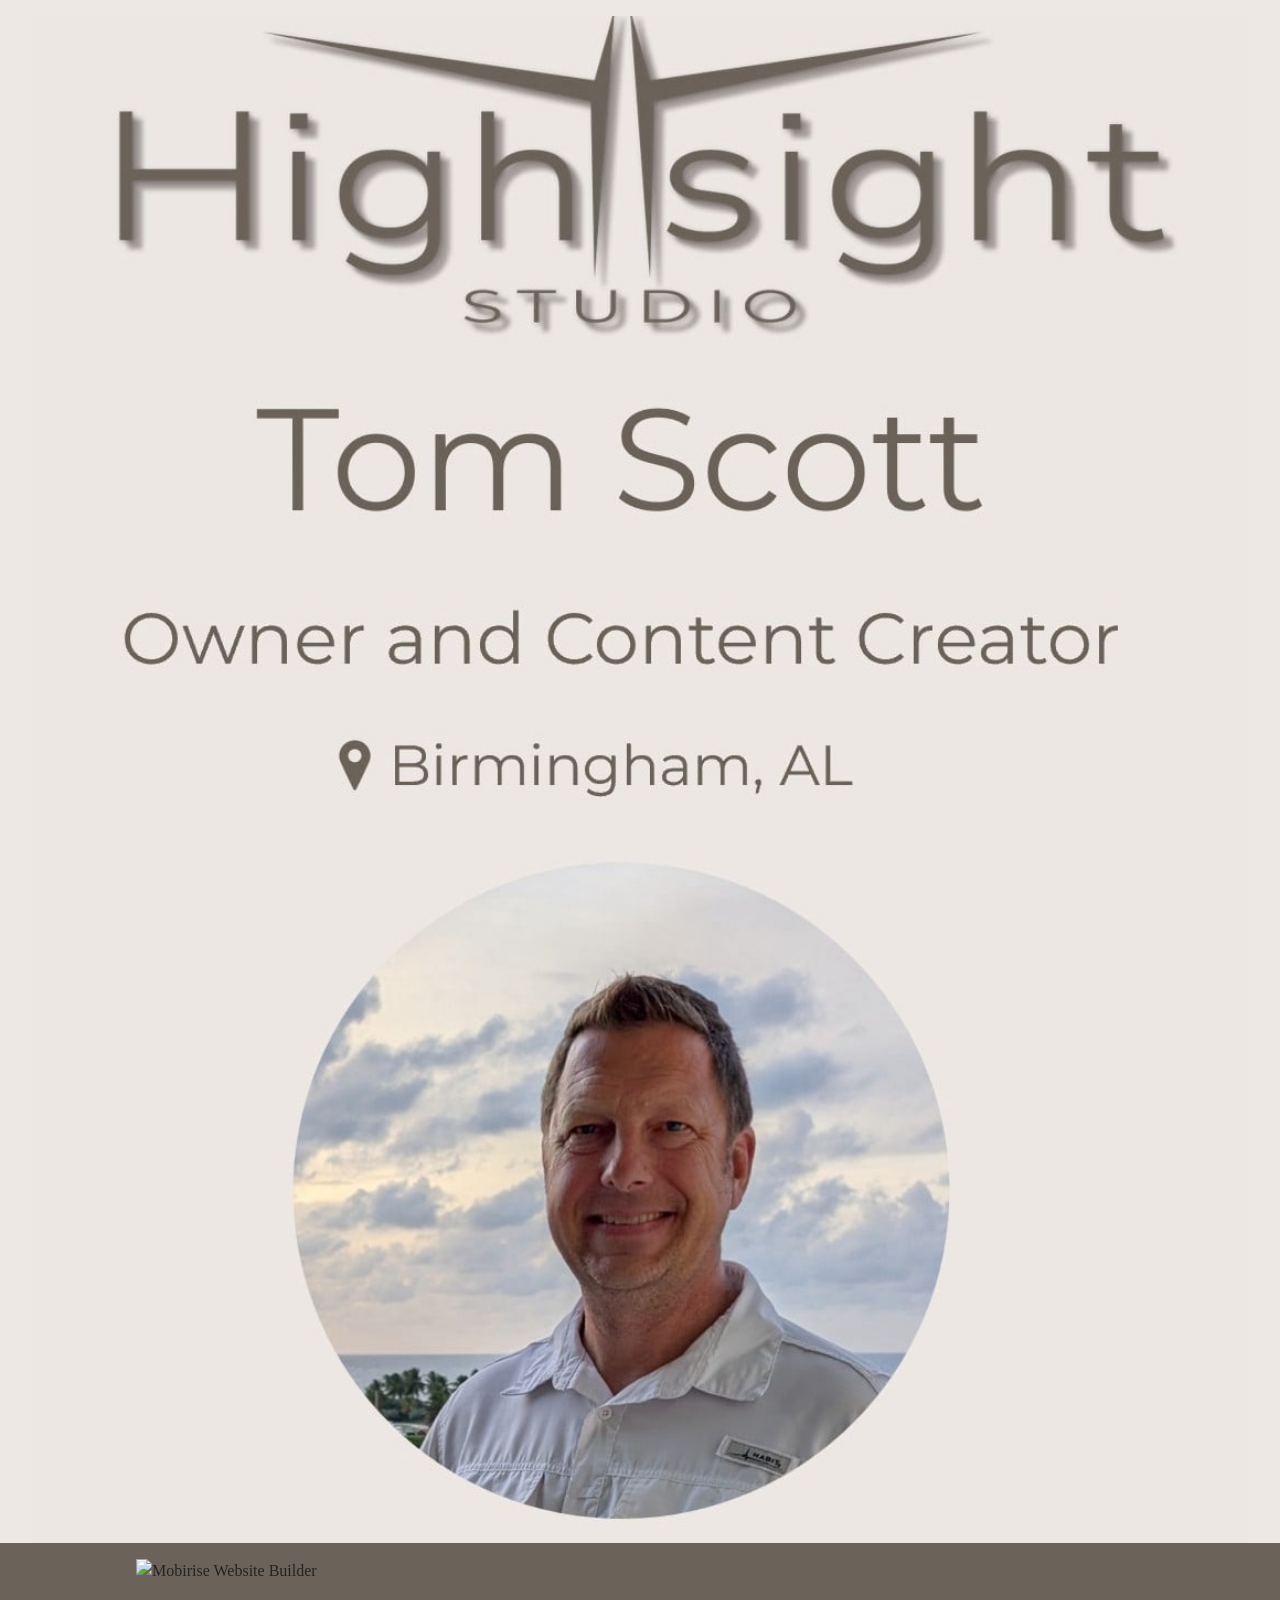
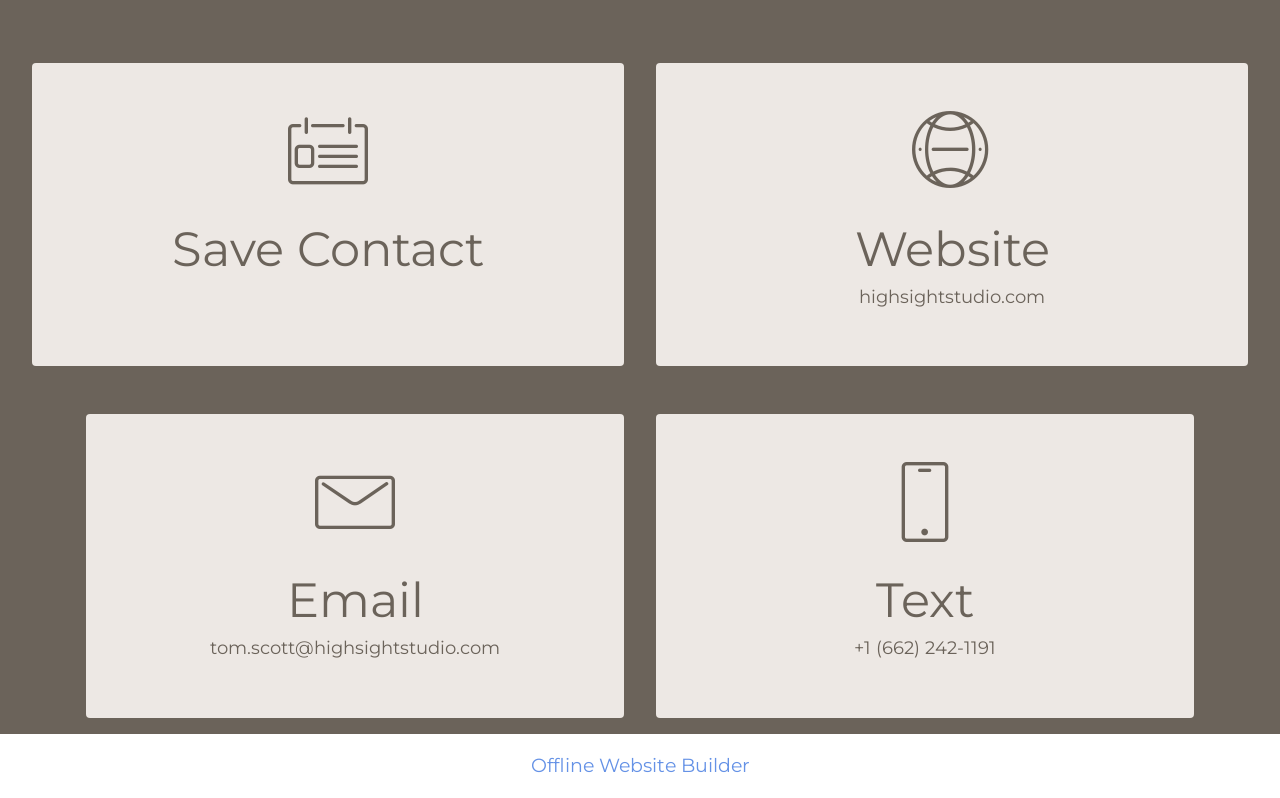
==== index.html @ 2b1bc945 "Rename intex.html to index.html" ====
<!DOCTYPE html>
<html  >
<head>
  <!-- Site made with Mobirise Website Builder v6.1.5, https://mobirise.com -->
  <meta charset="UTF-8">
  <meta http-equiv="X-UA-Compatible" content="IE=edge">
  <meta name="generator" content="Mobirise v6.1.5, mobirise.com">
  <meta name="viewport" content="width=device-width, initial-scale=1, minimum-scale=1">
  <link rel="shortcut icon" href="assets/images/logo5.png" type="image/x-icon">
  <meta name="description" content="">
  
  
  <title>Home</title>
  <link rel="stylesheet" href="assets/web/assets/mobirise-icons2/mobirise2.css">
  <link rel="stylesheet" href="assets/web/assets/mobirise-icons/mobirise-icons.css">
  <link rel="stylesheet" href="assets/bootstrap/css/bootstrap.min.css">
  <link rel="stylesheet" href="assets/theme/css/style.css">
  <link rel="preload" href="https://fonts.googleapis.com/css?family=Montserrat:100,200,300,400,500,600,700,800,900,100i,200i,300i,400i,500i,600i,700i,800i,900i&display=swap" as="style" onload="this.onload=null;this.rel='stylesheet'">
  <noscript><link rel="stylesheet" href="https://fonts.googleapis.com/css?family=Montserrat:100,200,300,400,500,600,700,800,900,100i,200i,300i,400i,500i,600i,700i,800i,900i&display=swap"></noscript>
  <link rel="preload" as="style" href="assets/mobirise/css/mbr-additional.css?v=ZbeUxw"><link rel="stylesheet" href="assets/mobirise/css/mbr-additional.css?v=ZbeUxw" type="text/css">

  
  
  
</head>
<body>
  
  <section data-bs-version="5.1" class="image3 cid-vsfp1eJEBn" id="image3-3">
    

    
    

    <div class="container-fluid">
        <div class="row justify-content-center">
            <div class="col-12 col-lg-12">
                <div class="image-wrapper">
                    <img src="assets/images/logo20and20headshot20with20text20circular201-1102x1420.jpeg" alt="Mobirise Website Builder">
                    
                </div>
            </div>
        </div>
    </div>
</section>

<section data-bs-version="5.1" class="image3 cid-vsfzWRZEpK" id="image3-7">
    

    
    

    <div class="container-fluid">
        <div class="row justify-content-center">
            <div class="col-12 col-lg-10">
                <div class="image-wrapper">
                    <img src="assets/images/6.jpg" alt="Mobirise Website Builder">
                    
                </div>
            </div>
        </div>
    </div>
</section>

<section data-bs-version="5.1" class="contacts1 cid-vsfqMlEhhd" id="contacts1-5">

    

    
    
    <div class="container-fluid">
        
        <div class="row justify-content-center mt-4">
            <div class="card col-12 col-lg-6">
                <div class="card-wrapper">
                    <div class="card-box align-center">
                        <div class="image-wrapper">
                            <a href="https://raw.githubusercontent.com/highsightstudio/Highsight-Contact-Card/refs/heads/main/TomScott-HighSightStudio.vcf" target="_blank"><span class="mbr-iconfont mbri-contact-form" style="color: rgb(107, 99, 90); fill: rgb(107, 99, 90);"></span></a>
                        </div>
                        <h4 class="card-title mbr-fonts-style mb-2 display-2">
                            Save Contact</h4>
                        <p class="mbr-text mbr-fonts-style mb-2 display-4">&nbsp;</p>
                        
                    </div>
                </div>
            </div>
            <div class="card col-12 col-lg-6">
                <div class="card-wrapper">
                    <div class="card-box align-center">
                        <div class="image-wrapper">
                            <a href="http://www.highsightstudio.com"><span class="mbr-iconfont mbri-globe-2" style="color: rgb(107, 99, 90); fill: rgb(107, 99, 90);"></span></a>
                        </div>
                        <h4 class="card-title mbr-fonts-style align-center mb-2 display-2">
                            Website</h4>
                        <p class="mbr-text mbr-fonts-style mb-2 display-4">highsightstudio.com</p>
                        
                    </div>
                </div>
            </div>
        </div>
    </div>
</section>

<section data-bs-version="5.1" class="contacts1 cid-vsfsnCJjam" id="contacts1-6">

    

    
    
    <div class="container">
        
        <div class="row justify-content-center mt-4">
            <div class="card col-12 col-lg-6">
                <div class="card-wrapper">
                    <div class="card-box align-center">
                        <div class="image-wrapper">
                            <a href="mailto:tom.scott@highsightstudio.com"><span class="mbr-iconfont mbri-letter" style="color: rgb(107, 99, 90); fill: rgb(107, 99, 90);"></span></a>
                        </div>
                        <h4 class="card-title mbr-fonts-style mb-2 display-2">
                            Email
                        </h4>
                        <p class="mbr-text mbr-fonts-style mb-2 display-4">
                            tom.scott@highsightstudio.com</p>
                        
                    </div>
                </div>
            </div>
            <div class="card col-12 col-lg-6">
                <div class="card-wrapper">
                    <div class="card-box align-center">
                        <div class="image-wrapper">
                            <a href="sms:+1-662-2421191"><span class="mbr-iconfont mbri-mobile" style="color: rgb(107, 99, 90); fill: rgb(107, 99, 90);"></span></a>
                        </div>
                        <h4 class="card-title mbr-fonts-style align-center mb-2 display-2">Text</h4>
                        <p class="mbr-text mbr-fonts-style mb-2 display-4">
                            +1 (662) 242-1191</p>
                        
                    </div>
                </div>
            </div>
        </div>
    </div>
</section><section class="display-7" style="padding: 0;align-items: center;justify-content: center;flex-wrap: wrap;    align-content: center;display: flex;position: relative;height: 4rem;"><a href="https://mobiri.se/" style="flex: 1 1;height: 4rem;position: absolute;width: 100%;z-index: 1;"><img alt="" style="height: 4rem;" src="[data-uri]"></a><p style="margin: 0;text-align: center;" class="display-7">&#8204;</p><a style="z-index:1" href="https://mobirise.com/offline-website-builder.html">Offline Website Builder</a></section><script src="assets/bootstrap/js/bootstrap.bundle.min.js"></script>  <script src="assets/smoothscroll/smooth-scroll.js"></script>  <script src="assets/ytplayer/index.js"></script>  <script src="assets/theme/js/script.js"></script>  
  
  
</body>
</html>
---- assets/web/assets/mobirise-icons2/mobirise2.css ----
@font-face {
  font-family: 'Moririse2';
  font-display: swap;
  src:  url('mobirise2.eot?f2bix4');
  src:  url('mobirise2.eot?f2bix4#iefix') format('embedded-opentype'),
    url('mobirise2.woff2?f2bix4') format('woff2'),
    url('mobirise2.woff?f2bix4') format('woff'),
    url('mobirise2.ttf?f2bix4') format('truetype'),
    url('mobirise2.svg?f2bix4#mobirise2') format('svg');
  font-weight: normal;
  font-style: normal;
}

[class^="mobi-"], [class*=" mobi-"] {
  /* use !important to prevent issues with browser extensions that change fonts */
  font-family: 'Moririse2' !important;
  speak: none;
  font-style: normal;
  font-weight: normal;
  font-variant: normal;
  text-transform: none;
  line-height: 1;

  /* Better Font Rendering =========== */
  -webkit-font-smoothing: antialiased;
  -moz-osx-font-smoothing: grayscale;
}

.mobi-mbri-add-submenu:before {
  content: "\e900";
}
.mobi-mbri-alert:before {
  content: "\e901";
}
.mobi-mbri-align-center:before {
  content: "\e902";
}
.mobi-mbri-align-justify:before {
  content: "\e903";
}
.mobi-mbri-align-left:before {
  content: "\e904";
}
.mobi-mbri-align-right:before {
  content: "\e905";
}
.mobi-mbri-android:before {
  content: "\e906";
}
.mobi-mbri-apple:before {
  content: "\e907";
}
.mobi-mbri-arrow-down:before {
  content: "\e908";
}
.mobi-mbri-arrow-next:before {
  content: "\e909";
}
.mobi-mbri-arrow-prev:before {
  content: "\e90a";
}
.mobi-mbri-arrow-up:before {
  content: "\e90b";
}
.mobi-mbri-bold:before {
  content: "\e90c";
}
.mobi-mbri-bookmark:before {
  content: "\e90d";
}
.mobi-mbri-bootstrap:before {
  content: "\e90e";
}
.mobi-mbri-briefcase:before {
  content: "\e90f";
}
.mobi-mbri-browse:before {
  content: "\e910";
}
.mobi-mbri-bulleted-list:before {
  content: "\e911";
}
.mobi-mbri-calendar:before {
  content: "\e912";
}
.mobi-mbri-camera:before {
  content: "\e913";
}
.mobi-mbri-cart-add:before {
  content: "\e914";
}
.mobi-mbri-cart-full:before {
  content: "\e915";
}
.mobi-mbri-cash:before {
  content: "\e916";
}
.mobi-mbri-change-style:before {
  content: "\e917";
}
.mobi-mbri-chat:before {
  content: "\e918";
}
.mobi-mbri-clock:before {
  content: "\e919";
}
.mobi-mbri-close:before {
  content: "\e91a";
}
.mobi-mbri-cloud:before {
  content: "\e91b";
}
.mobi-mbri-code:before {
  content: "\e91c";
}
.mobi-mbri-contact-form:before {
  content: "\e91d";
}
.mobi-mbri-credit-card:before {
  content: "\e91e";
}
.mobi-mbri-cursor-click:before {
  content: "\e91f";
}
.mobi-mbri-cust-feedback:before {
  content: "\e920";
}
.mobi-mbri-database:before {
  content: "\e921";
}
.mobi-mbri-delivery:before {
  content: "\e922";
}
.mobi-mbri-desktop:before {
  content: "\e923";
}
.mobi-mbri-devices:before {
  content: "\e924";
}
.mobi-mbri-down:before {
  content: "\e925";
}
.mobi-mbri-download-2:before {
  content: "\e926";
}
.mobi-mbri-download:before {
  content: "\e927";
}
.mobi-mbri-drag-n-drop-2:before {
  content: "\e928";
}
.mobi-mbri-drag-n-drop:before {
  content: "\e929";
}
.mobi-mbri-edit-2:before {
  content: "\e92a";
}
.mobi-mbri-edit:before {
  content: "\e92b";
}
.mobi-mbri-error:before {
  content: "\e92c";
}
.mobi-mbri-extension:before {
  content: "\e92d";
}
.mobi-mbri-features:before {
  content: "\e92e";
}
.mobi-mbri-file:before {
  content: "\e92f";
}
.mobi-mbri-flag:before {
  content: "\e930";
}
.mobi-mbri-folder:before {
  content: "\e931";
}
.mobi-mbri-gift:before {
  content: "\e932";
}
.mobi-mbri-github:before {
  content: "\e933";
}
.mobi-mbri-globe-2:before {
  content: "\e934";
}
.mobi-mbri-globe:before {
  content: "\e935";
}
.mobi-mbri-growing-chart:before {
  content: "\e936";
}
.mobi-mbri-hearth:before {
  content: "\e937";
}
.mobi-mbri-help:before {
  content: "\e938";
}
.mobi-mbri-home:before {
  content: "\e939";
}
.mobi-mbri-hot-cup:before {
  content: "\e93a";
}
.mobi-mbri-idea:before {
  content: "\e93b";
}
.mobi-mbri-image-gallery:before {
  content: "\e93c";
}
.mobi-mbri-image-slider:before {
  content: "\e93d";
}
.mobi-mbri-info:before {
  content: "\e93e";
}
.mobi-mbri-italic:before {
  content: "\e93f";
}
.mobi-mbri-key:before {
  content: "\e940";
}
.mobi-mbri-laptop:before {
  content: "\e941";
}
.mobi-mbri-layers:before {
  content: "\e942";
}
.mobi-mbri-left-right:before {
  content: "\e943";
}
.mobi-mbri-left:before {
  content: "\e944";
}
.mobi-mbri-letter:before {
  content: "\e945";
}
.mobi-mbri-like:before {
  content: "\e946";
}
.mobi-mbri-link:before {
  content: "\e947";
}
.mobi-mbri-lock:before {
  content: "\e948";
}
.mobi-mbri-login:before {
  content: "\e949";
}
.mobi-mbri-logout:before {
  content: "\e94a";
}
.mobi-mbri-magic-stick:before {
  content: "\e94b";
}
.mobi-mbri-map-pin:before {
  content: "\e94c";
}
.mobi-mbri-menu:before {
  content: "\e94d";
}
.mobi-mbri-mobile-2:before {
  content: "\e94e";
}
.mobi-mbri-mobile-horizontal:before {
  content: "\e94f";
}
.mobi-mbri-mobile:before {
  content: "\e950";
}
.mobi-mbri-mobirise:before {
  content: "\e951";
}
.mobi-mbri-more-horizontal:before {
  content: "\e952";
}
.mobi-mbri-more-vertical:before {
  content: "\e953";
}
.mobi-mbri-music:before {
  content: "\e954";
}
.mobi-mbri-new-file:before {
  content: "\e955";
}
.mobi-mbri-numbered-list:before {
  content: "\e956";
}
.mobi-mbri-opened-folder:before {
  content: "\e957";
}
.mobi-mbri-pages:before {
  content: "\e958";
}
.mobi-mbri-paper-plane:before {
  content: "\e959";
}
.mobi-mbri-paperclip:before {
  content: "\e95a";
}
.mobi-mbri-phone:before {
  content: "\e95b";
}
.mobi-mbri-photo:before {
  content: "\e95c";
}
.mobi-mbri-photos:before {
  content: "\e95d";
}
.mobi-mbri-pin:before {
  content: "\e95e";
}
.mobi-mbri-play:before {
  content: "\e95f";
}
.mobi-mbri-plus:before {
  content: "\e960";
}
.mobi-mbri-preview:before {
  content: "\e961";
}
.mobi-mbri-print:before {
  content: "\e962";
}
.mobi-mbri-protect:before {
  content: "\e963";
}
.mobi-mbri-question:before {
  content: "\e964";
}
.mobi-mbri-quote-left:before {
  content: "\e965";
}
.mobi-mbri-quote-right:before {
  content: "\e966";
}
.mobi-mbri-redo:before {
  content: "\e967";
}
.mobi-mbri-refresh:before {
  content: "\e968";
}
.mobi-mbri-responsive-2:before {
  content: "\e969";
}
.mobi-mbri-responsive:before {
  content: "\e96a";
}
.mobi-mbri-right:before {
  content: "\e96b";
}
.mobi-mbri-rocket:before {
  content: "\e96c";
}
.mobi-mbri-sad-face:before {
  content: "\e96d";
}
.mobi-mbri-sale:before {
  content: "\e96e";
}
.mobi-mbri-save:before {
  content: "\e96f";
}
.mobi-mbri-search:before {
  content: "\e970";
}
.mobi-mbri-setting-2:before {
  content: "\e971";
}
.mobi-mbri-setting-3:before {
  content: "\e972";
}
.mobi-mbri-setting:before {
  content: "\e973";
}
.mobi-mbri-share:before {
  content: "\e974";
}
.mobi-mbri-shopping-bag:before {
  content: "\e975";
}
.mobi-mbri-shopping-basket:before {
  content: "\e976";
}
.mobi-mbri-shopping-cart:before {
  content: "\e977";
}
.mobi-mbri-sites:before {
  content: "\e978";
}
.mobi-mbri-smile-face:before {
  content: "\e979";
}
.mobi-mbri-speed:before {
  content: "\e97a";
}
.mobi-mbri-star:before {
  content: "\e97b";
}
.mobi-mbri-success:before {
  content: "\e97c";
}
.mobi-mbri-sun:before {
  content: "\e97d";
}
.mobi-mbri-sun2:before {
  content: "\e97e";
}
.mobi-mbri-tablet-vertical:before {
  content: "\e97f";
}
.mobi-mbri-tablet:before {
  content: "\e980";
}
.mobi-mbri-target:before {
  content: "\e981";
}
.mobi-mbri-timer:before {
  content: "\e982";
}
.mobi-mbri-to-ftp:before {
  content: "\e983";
}
.mobi-mbri-to-local-drive:before {
  content: "\e984";
}
.mobi-mbri-touch-swipe:before {
  content: "\e985";
}
.mobi-mbri-touch:before {
  content: "\e986";
}
.mobi-mbri-trash:before {
  content: "\e987";
}
.mobi-mbri-underline:before {
  content: "\e988";
}
.mobi-mbri-undo:before {
  content: "\e989";
}
.mobi-mbri-unlink:before {
  content: "\e98a";
}
.mobi-mbri-unlock:before {
  content: "\e98b";
}
.mobi-mbri-up-down:before {
  content: "\e98c";
}
.mobi-mbri-up:before {
  content: "\e98d";
}
.mobi-mbri-update:before {
  content: "\e98e";
}
.mobi-mbri-upload-2:before {
  content: "\e98f";
}
.mobi-mbri-upload:before {
  content: "\e990";
}
.mobi-mbri-user-2:before {
  content: "\e991";
}
.mobi-mbri-user:before {
  content: "\e992";
}
.mobi-mbri-users:before {
  content: "\e993";
}
.mobi-mbri-video-play:before {
  content: "\e994";
}
.mobi-mbri-video:before {
  content: "\e995";
}
.mobi-mbri-watch:before {
  content: "\e996";
}
.mobi-mbri-website-theme-2:before {
  content: "\e997";
}
.mobi-mbri-website-theme:before {
  content: "\e998";
}
.mobi-mbri-wifi:before {
  content: "\e999";
}
.mobi-mbri-windows:before {
  content: "\e99a";
}
.mobi-mbri-zoom-in:before {
  content: "\e99b";
}
.mobi-mbri-zoom-out:before {
  content: "\e99c";
}
---- assets/web/assets/mobirise-icons/mobirise-icons.css ----
@font-face {
  font-family: 'MobiriseIcons';
  src:  url('mobirise-icons.eot?spat4u');
  src:  url('mobirise-icons.eot?spat4u#iefix') format('embedded-opentype'),
    url('mobirise-icons.woff2?spat4u') format('woff2'),
    url('mobirise-icons.woff?spat4u') format('woff'),
    url('mobirise-icons.ttf?spat4u') format('truetype'),
    url('mobirise-icons.svg?spat4u#MobiriseIcons') format('svg');
  font-weight: normal;
  font-style: normal;
  font-display: swap;
}

[class^="mbri-"], [class*=" mbri-"] {
  /* use !important to prevent issues with browser extensions that change fonts */
  font-family: MobiriseIcons !important;
  speak: none;
  font-style: normal;
  font-weight: normal;
  font-variant: normal;
  text-transform: none;
  line-height: 1;

  /* Better Font Rendering =========== */
  -webkit-font-smoothing: antialiased;
  -moz-osx-font-smoothing: grayscale;
}

.mbri-add-submenu:before {
  content: "\e900";
}
.mbri-alert:before {
  content: "\e901";
}
.mbri-align-center:before {
  content: "\e902";
}
.mbri-align-justify:before {
  content: "\e903";
}
.mbri-align-left:before {
  content: "\e904";
}
.mbri-align-right:before {
  content: "\e905";
}
.mbri-android:before {
  content: "\e906";
}
.mbri-apple:before {
  content: "\e907";
}
.mbri-arrow-down:before {
  content: "\e908";
}
.mbri-arrow-next:before {
  content: "\e909";
}
.mbri-arrow-prev:before {
  content: "\e90a";
}
.mbri-arrow-up:before {
  content: "\e90b";
}
.mbri-bold:before {
  content: "\e90c";
}
.mbri-bookmark:before {
  content: "\e90d";
}
.mbri-bootstrap:before {
  content: "\e90e";
}
.mbri-briefcase:before {
  content: "\e90f";
}
.mbri-browse:before {
  content: "\e910";
}
.mbri-bulleted-list:before {
  content: "\e911";
}
.mbri-calendar:before {
  content: "\e912";
}
.mbri-camera:before {
  content: "\e913";
}
.mbri-cart-add:before {
  content: "\e914";
}
.mbri-cart-full:before {
  content: "\e915";
}
.mbri-cash:before {
  content: "\e916";
}
.mbri-change-style:before {
  content: "\e917";
}
.mbri-chat:before {
  content: "\e918";
}
.mbri-clock:before {
  content: "\e919";
}
.mbri-close:before {
  content: "\e91a";
}
.mbri-cloud:before {
  content: "\e91b";
}
.mbri-code:before {
  content: "\e91c";
}
.mbri-contact-form:before {
  content: "\e91d";
}
.mbri-credit-card:before {
  content: "\e91e";
}
.mbri-cursor-click:before {
  content: "\e91f";
}
.mbri-cust-feedback:before {
  content: "\e920";
}
.mbri-database:before {
  content: "\e921";
}
.mbri-delivery:before {
  content: "\e922";
}
.mbri-desktop:before {
  content: "\e923";
}
.mbri-devices:before {
  content: "\e924";
}
.mbri-down:before {
  content: "\e925";
}
.mbri-download:before {
  content: "\e989";
}
.mbri-drag-n-drop:before {
  content: "\e927";
}
.mbri-drag-n-drop2:before {
  content: "\e928";
}
.mbri-edit:before {
  content: "\e929";
}
.mbri-edit2:before {
  content: "\e92a";
}
.mbri-error:before {
  content: "\e92b";
}
.mbri-extension:before {
  content: "\e92c";
}
.mbri-features:before {
  content: "\e92d";
}
.mbri-file:before {
  content: "\e92e";
}
.mbri-flag:before {
  content: "\e92f";
}
.mbri-folder:before {
  content: "\e930";
}
.mbri-gift:before {
  content: "\e931";
}
.mbri-github:before {
  content: "\e932";
}
.mbri-globe:before {
  content: "\e933";
}
.mbri-globe-2:before {
  content: "\e934";
}
.mbri-growing-chart:before {
  content: "\e935";
}
.mbri-hearth:before {
  content: "\e936";
}
.mbri-help:before {
  content: "\e937";
}
.mbri-home:before {
  content: "\e938";
}
.mbri-hot-cup:before {
  content: "\e939";
}
.mbri-idea:before {
  content: "\e93a";
}
.mbri-image-gallery:before {
  content: "\e93b";
}
.mbri-image-slider:before {
  content: "\e93c";
}
.mbri-info:before {
  content: "\e93d";
}
.mbri-italic:before {
  content: "\e93e";
}
.mbri-key:before {
  content: "\e93f";
}
.mbri-laptop:before {
  content: "\e940";
}
.mbri-layers:before {
  content: "\e941";
}
.mbri-left-right:before {
  content: "\e942";
}
.mbri-left:before {
  content: "\e943";
}
.mbri-letter:before {
  content: "\e944";
}
.mbri-like:before {
  content: "\e945";
}
.mbri-link:before {
  content: "\e946";
}
.mbri-lock:before {
  content: "\e947";
}
.mbri-login:before {
  content: "\e948";
}
.mbri-logout:before {
  content: "\e949";
}
.mbri-magic-stick:before {
  content: "\e94a";
}
.mbri-map-pin:before {
  content: "\e94b";
}
.mbri-menu:before {
  content: "\e94c";
}
.mbri-mobile:before {
  content: "\e94d";
}
.mbri-mobile2:before {
  content: "\e94e";
}
.mbri-mobirise:before {
  content: "\e94f";
}
.mbri-more-horizontal:before {
  content: "\e950";
}
.mbri-more-vertical:before {
  content: "\e951";
}
.mbri-music:before {
  content: "\e952";
}
.mbri-new-file:before {
  content: "\e953";
}
.mbri-numbered-list:before {
  content: "\e954";
}
.mbri-opened-folder:before {
  content: "\e955";
}
.mbri-pages:before {
  content: "\e956";
}
.mbri-paper-plane:before {
  content: "\e957";
}
.mbri-paperclip:before {
  content: "\e958";
}
.mbri-photo:before {
  content: "\e959";
}
.mbri-photos:before {
  content: "\e95a";
}
.mbri-pin:before {
  content: "\e95b";
}
.mbri-play:before {
  content: "\e95c";
}
.mbri-plus:before {
  content: "\e95d";
}
.mbri-preview:before {
  content: "\e95e";
}
.mbri-print:before {
  content: "\e95f";
}
.mbri-protect:before {
  content: "\e960";
}
.mbri-question:before {
  content: "\e961";
}
.mbri-quote-left:before {
  content: "\e962";
}
.mbri-quote-right:before {
  content: "\e963";
}
.mbri-refresh:before {
  content: "\e964";
}
.mbri-responsive:before {
  content: "\e965";
}
.mbri-right:before {
  content: "\e966";
}
.mbri-rocket:before {
  content: "\e967";
}
.mbri-sad-face:before {
  content: "\e968";
}
.mbri-sale:before {
  content: "\e969";
}
.mbri-save:before {
  content: "\e96a";
}
.mbri-search:before {
  content: "\e96b";
}
.mbri-setting:before {
  content: "\e96c";
}
.mbri-setting2:before {
  content: "\e96d";
}
.mbri-setting3:before {
  content: "\e96e";
}
.mbri-share:before {
  content: "\e96f";
}
.mbri-shopping-bag:before {
  content: "\e970";
}
.mbri-shopping-basket:before {
  content: "\e971";
}
.mbri-shopping-cart:before {
  content: "\e972";
}
.mbri-sites:before {
  content: "\e973";
}
.mbri-smile-face:before {
  content: "\e974";
}
.mbri-speed:before {
  content: "\e975";
}
.mbri-star:before {
  content: "\e976";
}
.mbri-success:before {
  content: "\e977";
}
.mbri-sun:before {
  content: "\e978";
}
.mbri-sun2:before {
  content: "\e979";
}
.mbri-tablet:before {
  content: "\e97a";
}
.mbri-tablet-vertical:before {
  content: "\e97b";
}
.mbri-target:before {
  content: "\e97c";
}
.mbri-timer:before {
  content: "\e97d";
}
.mbri-to-ftp:before {
  content: "\e97e";
}
.mbri-to-local-drive:before {
  content: "\e97f";
}
.mbri-touch-swipe:before {
  content: "\e980";
}
.mbri-touch:before {
  content: "\e981";
}
.mbri-trash:before {
  content: "\e982";
}
.mbri-underline:before {
  content: "\e983";
}
.mbri-unlink:before {
  content: "\e984";
}
.mbri-unlock:before {
  content: "\e985";
}
.mbri-up-down:before {
  content: "\e986";
}
.mbri-up:before {
  content: "\e987";
}
.mbri-update:before {
  content: "\e988";
}
.mbri-upload:before {
 content: "\e926"; 
}
.mbri-user:before {
  content: "\e98a";
}
.mbri-user2:before {
  content: "\e98b";
}
.mbri-users:before {
  content: "\e98c";
}
.mbri-video:before {
  content: "\e98d";
}
.mbri-video-play:before {
  content: "\e98e";
}
.mbri-watch:before {
  content: "\e98f";
}
.mbri-website-theme:before {
  content: "\e990";
}
.mbri-wifi:before {
  content: "\e991";
}
.mbri-windows:before {
  content: "\e992";
}
.mbri-zoom-out:before {
  content: "\e993";
}
.mbri-redo:before {
  content: "\e994";
}
.mbri-undo:before {
  content: "\e995";
}
---- assets/theme/css/style.css ----
@charset "UTF-8";
section {
  background-color: #ffffff;
}

body {
  font-style: normal;
  line-height: 1.5;
  font-weight: 400;
  color: #232323;
  position: relative;
}

button {
  background-color: transparent;
  border-color: transparent;
}

section,
.container,
.container-fluid {
  position: relative;
  word-wrap: break-word;
}

a.mbr-iconfont:hover {
  text-decoration: none;
}

.article .lead p,
.article .lead ul,
.article .lead ol,
.article .lead pre,
.article .lead blockquote {
  margin-bottom: 0;
}

a {
  font-style: normal;
  font-weight: 400;
  cursor: pointer;
}
a, a:hover {
  text-decoration: none;
}

.mbr-section-title {
  font-style: normal;
  line-height: 1.3;
}

.mbr-section-subtitle {
  line-height: 1.3;
}

.mbr-text {
  font-style: normal;
  line-height: 1.7;
}

h1,
h2,
h3,
h4,
h5,
h6,
.display-1,
.display-2,
.display-4,
.display-5,
.display-7,
span,
p,
a {
  line-height: 1;
  word-break: break-word;
  word-wrap: break-word;
  font-weight: 400;
}

b,
strong {
  font-weight: bold;
}

input:-webkit-autofill, input:-webkit-autofill:hover, input:-webkit-autofill:focus, input:-webkit-autofill:active {
  transition-delay: 9999s;
  -webkit-transition-property: background-color, color;
  transition-property: background-color, color;
}

textarea[type=hidden] {
  display: none;
}

section {
  background-position: 50% 50%;
  background-repeat: no-repeat;
  background-size: cover;
}
section .mbr-background-video,
section .mbr-background-video-preview {
  position: absolute;
  bottom: 0;
  left: 0;
  right: 0;
  top: 0;
}

.hidden {
  visibility: hidden;
}

.mbr-z-index20 {
  z-index: 20;
}

/*! Base colors */
.mbr-white {
  color: #ffffff;
}

.mbr-black {
  color: #111111;
}

.mbr-bg-white {
  background-color: #ffffff;
}

.mbr-bg-black {
  background-color: #000000;
}

/*! Text-aligns */
.align-left {
  text-align: left;
}

.align-center {
  text-align: center;
}

.align-right {
  text-align: right;
}

/*! Font-weight  */
.mbr-light {
  font-weight: 300;
}

.mbr-regular {
  font-weight: 400;
}

.mbr-semibold {
  font-weight: 500;
}

.mbr-bold {
  font-weight: 700;
}

/*! Media  */
.media-content {
  flex-basis: 100%;
}

.media-container-row {
  display: flex;
  flex-direction: row;
  flex-wrap: wrap;
  justify-content: center;
  align-content: center;
  align-items: start;
}
.media-container-row .media-size-item {
  width: 400px;
}

.media-container-column {
  display: flex;
  flex-direction: column;
  flex-wrap: wrap;
  justify-content: center;
  align-content: center;
  align-items: stretch;
}
.media-container-column > * {
  width: 100%;
}

@media (min-width: 992px) {
  .media-container-row {
    flex-wrap: nowrap;
  }
}
figure {
  margin-bottom: 0;
  overflow: hidden;
}

figure[mbr-media-size] {
  transition: width 0.1s;
}

img,
iframe {
  display: block;
  width: 100%;
}

.card {
  background-color: transparent;
  border: none;
}

.card-box {
  width: 100%;
}

.card-img {
  text-align: center;
  flex-shrink: 0;
  -webkit-flex-shrink: 0;
}

.media {
  max-width: 100%;
  margin: 0 auto;
}

.mbr-figure {
  align-self: center;
}

.media-container > div {
  max-width: 100%;
}

.mbr-figure img,
.card-img img {
  width: 100%;
}

@media (max-width: 991px) {
  .media-size-item {
    width: auto !important;
  }

  .media {
    width: auto;
  }

  .mbr-figure {
    width: 100% !important;
  }
}
/*! Buttons */
.mbr-section-btn {
  margin-left: -0.6rem;
  margin-right: -0.6rem;
  font-size: 0;
}

.btn {
  font-weight: 600;
  border-width: 1px;
  font-style: normal;
  margin: 0.6rem 0.6rem;
  white-space: normal;
  transition: all 0.2s ease-in-out;
  display: inline-flex;
  align-items: center;
  justify-content: center;
  word-break: break-word;
}

.btn-sm {
  font-weight: 600;
  letter-spacing: 0px;
  transition: all 0.3s ease-in-out;
}

.btn-md {
  font-weight: 600;
  letter-spacing: 0px;
  transition: all 0.3s ease-in-out;
}

.btn-lg {
  font-weight: 600;
  letter-spacing: 0px;
  transition: all 0.3s ease-in-out;
}

.btn-form {
  margin: 0;
}
.btn-form:hover {
  cursor: pointer;
}

nav .mbr-section-btn {
  margin-left: 0rem;
  margin-right: 0rem;
}

/*! Btn icon margin */
.btn .mbr-iconfont,
.btn.btn-sm .mbr-iconfont {
  order: 1;
  cursor: pointer;
  margin-left: 0.5rem;
  vertical-align: sub;
}

.btn.btn-md .mbr-iconfont,
.btn.btn-md .mbr-iconfont {
  margin-left: 0.8rem;
}

.mbr-regular {
  font-weight: 400;
}

.mbr-semibold {
  font-weight: 500;
}

.mbr-bold {
  font-weight: 700;
}

[type=submit] {
  -webkit-appearance: none;
}

/*! Full-screen */
.mbr-fullscreen .mbr-overlay {
  min-height: 100vh;
}

.mbr-fullscreen {
  display: flex;
  display: -moz-flex;
  display: -ms-flex;
  display: -o-flex;
  align-items: center;
  min-height: 100vh;
  padding-top: 3rem;
  padding-bottom: 3rem;
}

/*! Map */
.map {
  height: 25rem;
  position: relative;
}
.map iframe {
  width: 100%;
  height: 100%;
}

/*! Scroll to top arrow */
.mbr-arrow-up {
  bottom: 25px;
  right: 90px;
  position: fixed;
  text-align: right;
  z-index: 5000;
  color: #ffffff;
  font-size: 22px;
}

.mbr-arrow-up a {
  background: rgba(0, 0, 0, 0.2);
  border-radius: 50%;
  color: #fff;
  display: inline-block;
  height: 60px;
  width: 60px;
  border: 2px solid #fff;
  outline-style: none !important;
  position: relative;
  text-decoration: none;
  transition: all 0.3s ease-in-out;
  cursor: pointer;
  text-align: center;
}
.mbr-arrow-up a:hover {
  background-color: rgba(0, 0, 0, 0.4);
}
.mbr-arrow-up a i {
  line-height: 60px;
}

.mbr-arrow-up-icon {
  display: block;
  color: #fff;
}

.mbr-arrow-up-icon::before {
  content: "›";
  display: inline-block;
  font-family: serif;
  font-size: 22px;
  line-height: 1;
  font-style: normal;
  position: relative;
  top: 6px;
  left: -4px;
  transform: rotate(-90deg);
}

/*! Arrow Down */
.mbr-arrow {
  position: absolute;
  bottom: 45px;
  left: 50%;
  width: 60px;
  height: 60px;
  cursor: pointer;
  background-color: rgba(80, 80, 80, 0.5);
  border-radius: 50%;
  transform: translateX(-50%);
}
@media (max-width: 767px) {
  .mbr-arrow {
    display: none;
  }
}
.mbr-arrow > a {
  display: inline-block;
  text-decoration: none;
  outline-style: none;
  -webkit-animation: arrowdown 1.7s ease-in-out infinite;
          animation: arrowdown 1.7s ease-in-out infinite;
  color: #ffffff;
}
.mbr-arrow > a > i {
  position: absolute;
  top: -2px;
  left: 15px;
  font-size: 2rem;
}

#scrollToTop a i::before {
  content: "";
  position: absolute;
  display: block;
  border-bottom: 2.5px solid #fff;
  border-left: 2.5px solid #fff;
  width: 27.8%;
  height: 27.8%;
  left: 50%;
  top: 51%;
  transform: translateY(-30%) translateX(-50%) rotate(135deg);
}

@keyframes arrowdown {
  0% {
    transform: translateY(0px);
  }
  50% {
    transform: translateY(-5px);
  }
  100% {
    transform: translateY(0px);
  }
}
@-webkit-keyframes arrowdown {
  0% {
    transform: translateY(0px);
  }
  50% {
    transform: translateY(-5px);
  }
  100% {
    transform: translateY(0px);
  }
}
@media (max-width: 500px) {
  .mbr-arrow-up {
    left: 0;
    right: 0;
    text-align: center;
  }
}
/*Gradients animation*/
@keyframes gradient-animation {
  from {
    background-position: 0% 100%;
    -webkit-animation-timing-function: ease-in-out;
            animation-timing-function: ease-in-out;
  }
  to {
    background-position: 100% 0%;
    -webkit-animation-timing-function: ease-in-out;
            animation-timing-function: ease-in-out;
  }
}
@-webkit-keyframes gradient-animation {
  from {
    background-position: 0% 100%;
    -webkit-animation-timing-function: ease-in-out;
            animation-timing-function: ease-in-out;
  }
  to {
    background-position: 100% 0%;
    -webkit-animation-timing-function: ease-in-out;
            animation-timing-function: ease-in-out;
  }
}
.bg-gradient {
  background-size: 200% 200%;
  animation: gradient-animation 5s infinite alternate;
  -webkit-animation: gradient-animation 5s infinite alternate;
}

.menu .navbar-brand {
  display: -webkit-flex;
}
.menu .navbar-brand span {
  display: flex;
  display: -webkit-flex;
}
.menu .navbar-brand .navbar-caption-wrap {
  display: -webkit-flex;
}
.menu .navbar-brand .navbar-logo img {
  display: -webkit-flex;
  width: auto;
}
@media (min-width: 768px) and (max-width: 991px) {
  .menu .navbar-toggleable-sm .navbar-nav {
    display: -ms-flexbox;
  }
}
@media (max-width: 991px) {
  .menu .navbar-collapse {
    max-height: 93.5vh;
  }
  .menu .navbar-collapse.show {
    overflow: auto;
  }
}
@media (min-width: 992px) {
  .menu .navbar-nav.nav-dropdown {
    display: -webkit-flex;
  }
  .menu .navbar-toggleable-sm .navbar-collapse {
    display: -webkit-flex !important;
  }
  .menu .collapsed .navbar-collapse {
    max-height: 93.5vh;
  }
  .menu .collapsed .navbar-collapse.show {
    overflow: auto;
  }
}
@media (max-width: 767px) {
  .menu .navbar-collapse {
    max-height: 80vh;
  }
}

.nav-link .mbr-iconfont {
  margin-right: 0.5rem;
}

.navbar {
  display: -webkit-flex;
  -webkit-flex-wrap: wrap;
  -webkit-align-items: center;
  -webkit-justify-content: space-between;
}

.navbar-collapse {
  -webkit-flex-basis: 100%;
  -webkit-flex-grow: 1;
  -webkit-align-items: center;
}

.nav-dropdown .link {
  padding: 0.667em 1.667em !important;
  margin: 0 !important;
}

.nav {
  display: -webkit-flex;
  -webkit-flex-wrap: wrap;
}

.row {
  display: -webkit-flex;
  -webkit-flex-wrap: wrap;
}

.justify-content-center {
  -webkit-justify-content: center;
}

.form-inline {
  display: -webkit-flex;
}

.card-wrapper {
  -webkit-flex: 1;
}

.carousel-control {
  z-index: 10;
  display: -webkit-flex;
}

.carousel-controls {
  display: -webkit-flex;
}

.media {
  display: -webkit-flex;
}

.form-group:focus {
  outline: none;
}

.jq-selectbox__select {
  padding: 7px 0;
  position: relative;
}

.jq-selectbox__dropdown {
  overflow: hidden;
  border-radius: 10px;
  position: absolute;
  top: 100%;
  left: 0 !important;
  width: 100% !important;
}

.jq-selectbox__trigger-arrow {
  right: 0;
  transform: translateY(-50%);
}

.jq-selectbox li {
  padding: 1.07em 0.5em;
}

input[type=range] {
  padding-left: 0 !important;
  padding-right: 0 !important;
}

.modal-dialog,
.modal-content {
  height: 100%;
}

.modal-dialog .carousel-inner {
  height: calc(100vh - 1.75rem);
}
@media (max-width: 575px) {
  .modal-dialog .carousel-inner {
    height: calc(100vh - 1rem);
  }
}

.carousel-item {
  text-align: center;
}

.carousel-item img {
  margin: auto;
}

.navbar-toggler {
  align-self: flex-start;
  padding: 0.25rem 0.75rem;
  font-size: 1.25rem;
  line-height: 1;
  background: transparent;
  border: 1px solid transparent;
  border-radius: 0.25rem;
}

.navbar-toggler:focus,
.navbar-toggler:hover {
  text-decoration: none;
  box-shadow: none;
}

.navbar-toggler-icon {
  display: inline-block;
  width: 1.5em;
  height: 1.5em;
  vertical-align: middle;
  content: "";
  background: no-repeat center center;
  background-size: 100% 100%;
}

.navbar-toggler-left {
  position: absolute;
  left: 1rem;
}

.navbar-toggler-right {
  position: absolute;
  right: 1rem;
}

.card-img {
  width: auto;
}

.menu .navbar.collapsed:not(.beta-menu) {
  flex-direction: column;
}

.carousel-item.active,
.carousel-item-next,
.carousel-item-prev {
  display: flex;
}

.note-air-layout .dropup .dropdown-menu,
.note-air-layout .navbar-fixed-bottom .dropdown .dropdown-menu {
  bottom: initial !important;
}

html,
body {
  height: auto;
  min-height: 100vh;
}

.dropup .dropdown-toggle::after {
  display: none;
}

.form-asterisk {
  font-family: initial;
  position: absolute;
  top: -2px;
  font-weight: normal;
}

.form-control-label {
  position: relative;
  cursor: pointer;
  margin-bottom: 0.357em;
  padding: 0;
}

.alert {
  color: #ffffff;
  border-radius: 0;
  border: 0;
  font-size: 1.1rem;
  line-height: 1.5;
  margin-bottom: 1.875rem;
  padding: 1.25rem;
  position: relative;
  text-align: center;
}
.alert.alert-form::after {
  background-color: inherit;
  bottom: -7px;
  content: "";
  display: block;
  height: 14px;
  left: 50%;
  margin-left: -7px;
  position: absolute;
  transform: rotate(45deg);
  width: 14px;
}

.form-control {
  background-color: #ffffff;
  background-clip: border-box;
  color: #232323;
  line-height: 1rem !important;
  height: auto;
  padding: 0.6rem 1.2rem;
  transition: border-color 0.25s ease 0s;
  border: 1px solid transparent !important;
  border-radius: 4px;
  box-shadow: rgba(0, 0, 0, 0.07) 0px 1px 1px 0px, rgba(0, 0, 0, 0.07) 0px 1px 3px 0px, rgba(0, 0, 0, 0.03) 0px 0px 0px 1px;
}
.form-active .form-control:invalid {
  border-color: red;
}

form .row {
  margin-left: -0.6rem;
  margin-right: -0.6rem;
}
form .row [class*=col] {
  padding-left: 0.6rem;
  padding-right: 0.6rem;
}

form .mbr-section-btn {
  margin: 0;
  padding-left: 0.6rem;
  padding-right: 0.6rem;
}

form .btn {
  display: flex;
  padding: 0.6rem 1.2rem;
  margin: 0;
}

form .form-check-input {
  margin-top: 0.5;
}

textarea.form-control {
  line-height: 1.5rem !important;
}

.form-group {
  margin-bottom: 1.2rem;
}

.form-control,
form .btn {
  min-height: 48px;
}

.gdpr-block label span.textGDPR input[name=gdpr] {
  top: 7px;
}

.form-control:focus {
  box-shadow: none;
}

:focus {
  outline: none;
}

.mbr-overlay {
  background-color: #000;
  bottom: 0;
  left: 0;
  opacity: 0.5;
  position: absolute;
  right: 0;
  top: 0;
  z-index: 0;
  pointer-events: none;
}

blockquote {
  font-style: italic;
  padding: 3rem;
  font-size: 1.09rem;
  position: relative;
  border-left: 3px solid;
}

ul,
ol,
pre,
blockquote {
  margin-bottom: 2.3125rem;
}

.mt-4 {
  margin-top: 2rem !important;
}

.mb-4 {
  margin-bottom: 2rem !important;
}

@media (min-width: 992px) {
  .container {
    padding-left: 16px;
    padding-right: 16px;
  }

  .row {
    margin-left: -16px;
    margin-right: -16px;
  }
  .row > [class*=col] {
    padding-left: 16px;
    padding-right: 16px;
  }
}
@media (min-width: 768px) {
  .container-fluid {
    padding-left: 32px;
    padding-right: 32px;
  }
}
@media (min-width: 768px) and (max-width: 991px) {
  .mbr-container {
    padding-left: 32px;
    padding-right: 32px;
  }
}
@media (max-width: 767px) {
  .mbr-container {
    padding-left: 16px;
    padding-right: 16px;
  }
}
.card-wrapper,
.item-wrapper {
  overflow: hidden;
}

.app-video-wrapper > img {
  opacity: 1;
}

.item {
  position: relative;
}

.dropdown-menu .dropdown-menu {
  left: 100%;
}

.dropdown-item + .dropdown-menu {
  display: none;
}

.dropdown-item:hover + .dropdown-menu,
.dropdown-menu:hover {
  display: block;
}

@media (min-aspect-ratio: 16/9) {
  .mbr-video-foreground {
    height: 300% !important;
    top: -100% !important;
  }
}
@media (max-aspect-ratio: 16/9) {
  .mbr-video-foreground {
    width: 300% !important;
    left: -100% !important;
  }
}.engine {
	position: absolute;
	text-indent: -2400px;
	text-align: center;
	padding: 0;
	top: 0;
	left: -2400px;
}
---- assets/mobirise/css/mbr-additional.css ----
body {
  font-family: Jost;
}
.display-1 {
  font-family: 'Montserrat', sans-serif;
  font-size: 4.6rem;
  line-height: 1.1;
}
.display-1 > .mbr-iconfont {
  font-size: 5.75rem;
}
.display-2 {
  font-family: 'Montserrat', sans-serif;
  font-size: 3rem;
  line-height: 1.1;
}
.display-2 > .mbr-iconfont {
  font-size: 3.75rem;
}
.display-4 {
  font-family: 'Montserrat', sans-serif;
  font-size: 1.1rem;
  line-height: 1.5;
}
.display-4 > .mbr-iconfont {
  font-size: 1.375rem;
}
.display-5 {
  font-family: 'Montserrat', sans-serif;
  font-size: 2rem;
  line-height: 1.5;
}
.display-5 > .mbr-iconfont {
  font-size: 2.5rem;
}
.display-7 {
  font-family: 'Montserrat', sans-serif;
  font-size: 1.2rem;
  line-height: 1.5;
}
.display-7 > .mbr-iconfont {
  font-size: 1.5rem;
}
/* ---- Fluid typography for mobile devices ---- */
/* 1.4 - font scale ratio ( bootstrap == 1.42857 ) */
/* 100vw - current viewport width */
/* (48 - 20)  48 == 48rem == 768px, 20 == 20rem == 320px(minimal supported viewport) */
/* 0.65 - min scale variable, may vary */
@media (max-width: 992px) {
  .display-1 {
    font-size: 3.68rem;
  }
}
@media (max-width: 768px) {
  .display-1 {
    font-size: 3.22rem;
    font-size: calc( 2.26rem + (4.6 - 2.26) * ((100vw - 20rem) / (48 - 20)));
    line-height: calc( 1.1 * (2.26rem + (4.6 - 2.26) * ((100vw - 20rem) / (48 - 20))));
  }
  .display-2 {
    font-size: 2.4rem;
    font-size: calc( 1.7rem + (3 - 1.7) * ((100vw - 20rem) / (48 - 20)));
    line-height: calc( 1.3 * (1.7rem + (3 - 1.7) * ((100vw - 20rem) / (48 - 20))));
  }
  .display-4 {
    font-size: 0.88rem;
    font-size: calc( 1.0350000000000001rem + (1.1 - 1.0350000000000001) * ((100vw - 20rem) / (48 - 20)));
    line-height: calc( 1.4 * (1.0350000000000001rem + (1.1 - 1.0350000000000001) * ((100vw - 20rem) / (48 - 20))));
  }
  .display-5 {
    font-size: 1.6rem;
    font-size: calc( 1.35rem + (2 - 1.35) * ((100vw - 20rem) / (48 - 20)));
    line-height: calc( 1.4 * (1.35rem + (2 - 1.35) * ((100vw - 20rem) / (48 - 20))));
  }
  .display-7 {
    font-size: 0.96rem;
    font-size: calc( 1.07rem + (1.2 - 1.07) * ((100vw - 20rem) / (48 - 20)));
    line-height: calc( 1.4 * (1.07rem + (1.2 - 1.07) * ((100vw - 20rem) / (48 - 20))));
  }
}
/* Buttons */
.btn {
  padding: 0.6rem 1.2rem;
  border-radius: 4px;
}
.btn-sm {
  padding: 0.6rem 1.2rem;
  border-radius: 4px;
}
.btn-md {
  padding: 0.6rem 1.2rem;
  border-radius: 4px;
}
.btn-lg {
  padding: 1rem 2.6rem;
  border-radius: 4px;
}
.bg-primary {
  background-color: #6592e6 !important;
}
.bg-success {
  background-color: #40b0bf !important;
}
.bg-info {
  background-color: #47b5ed !important;
}
.bg-warning {
  background-color: #ffe161 !important;
}
.bg-danger {
  background-color: #ff9966 !important;
}
.btn-primary,
.btn-primary:active {
  background-color: #6592e6 !important;
  border-color: #6592e6 !important;
  color: #ffffff !important;
  box-shadow: 0 2px 2px 0 rgba(0, 0, 0, 0.2);
}
.btn-primary:hover,
.btn-primary:focus,
.btn-primary.focus,
.btn-primary.active {
  color: #ffffff !important;
  background-color: #2260d2 !important;
  border-color: #2260d2 !important;
  box-shadow: 0 2px 5px 0 rgba(0, 0, 0, 0.2);
}
.btn-primary.disabled,
.btn-primary:disabled {
  color: #ffffff !important;
  background-color: #2260d2 !important;
  border-color: #2260d2 !important;
}
.btn-secondary,
.btn-secondary:active {
  background-color: #ff6666 !important;
  border-color: #ff6666 !important;
  color: #ffffff !important;
  box-shadow: 0 2px 2px 0 rgba(0, 0, 0, 0.2);
}
.btn-secondary:hover,
.btn-secondary:focus,
.btn-secondary.focus,
.btn-secondary.active {
  color: #ffffff !important;
  background-color: #ff0f0f !important;
  border-color: #ff0f0f !important;
  box-shadow: 0 2px 5px 0 rgba(0, 0, 0, 0.2);
}
.btn-secondary.disabled,
.btn-secondary:disabled {
  color: #ffffff !important;
  background-color: #ff0f0f !important;
  border-color: #ff0f0f !important;
}
.btn-info,
.btn-info:active {
  background-color: #47b5ed !important;
  border-color: #47b5ed !important;
  color: #ffffff !important;
  box-shadow: 0 2px 2px 0 rgba(0, 0, 0, 0.2);
}
.btn-info:hover,
.btn-info:focus,
.btn-info.focus,
.btn-info.active {
  color: #ffffff !important;
  background-color: #148cca !important;
  border-color: #148cca !important;
  box-shadow: 0 2px 5px 0 rgba(0, 0, 0, 0.2);
}
.btn-info.disabled,
.btn-info:disabled {
  color: #ffffff !important;
  background-color: #148cca !important;
  border-color: #148cca !important;
}
.btn-success,
.btn-success:active {
  background-color: #40b0bf !important;
  border-color: #40b0bf !important;
  color: #ffffff !important;
  box-shadow: 0 2px 2px 0 rgba(0, 0, 0, 0.2);
}
.btn-success:hover,
.btn-success:focus,
.btn-success.focus,
.btn-success.active {
  color: #ffffff !important;
  background-color: #2a747e !important;
  border-color: #2a747e !important;
  box-shadow: 0 2px 5px 0 rgba(0, 0, 0, 0.2);
}
.btn-success.disabled,
.btn-success:disabled {
  color: #ffffff !important;
  background-color: #2a747e !important;
  border-color: #2a747e !important;
}
.btn-warning,
.btn-warning:active {
  background-color: #ffe161 !important;
  border-color: #ffe161 !important;
  color: #614f00 !important;
  box-shadow: 0 2px 2px 0 rgba(0, 0, 0, 0.2);
}
.btn-warning:hover,
.btn-warning:focus,
.btn-warning.focus,
.btn-warning.active {
  color: #0a0800 !important;
  background-color: #ffd10a !important;
  border-color: #ffd10a !important;
  box-shadow: 0 2px 5px 0 rgba(0, 0, 0, 0.2);
}
.btn-warning.disabled,
.btn-warning:disabled {
  color: #614f00 !important;
  background-color: #ffd10a !important;
  border-color: #ffd10a !important;
}
.btn-danger,
.btn-danger:active {
  background-color: #ff9966 !important;
  border-color: #ff9966 !important;
  color: #ffffff !important;
  box-shadow: 0 2px 2px 0 rgba(0, 0, 0, 0.2);
}
.btn-danger:hover,
.btn-danger:focus,
.btn-danger.focus,
.btn-danger.active {
  color: #ffffff !important;
  background-color: #ff5f0f !important;
  border-color: #ff5f0f !important;
  box-shadow: 0 2px 5px 0 rgba(0, 0, 0, 0.2);
}
.btn-danger.disabled,
.btn-danger:disabled {
  color: #ffffff !important;
  background-color: #ff5f0f !important;
  border-color: #ff5f0f !important;
}
.btn-white,
.btn-white:active {
  background-color: #fafafa !important;
  border-color: #fafafa !important;
  color: #7a7a7a !important;
  box-shadow: 0 2px 2px 0 rgba(0, 0, 0, 0.2);
}
.btn-white:hover,
.btn-white:focus,
.btn-white.focus,
.btn-white.active {
  color: #4f4f4f !important;
  background-color: #cfcfcf !important;
  border-color: #cfcfcf !important;
  box-shadow: 0 2px 5px 0 rgba(0, 0, 0, 0.2);
}
.btn-white.disabled,
.btn-white:disabled {
  color: #7a7a7a !important;
  background-color: #cfcfcf !important;
  border-color: #cfcfcf !important;
}
.btn-black,
.btn-black:active {
  background-color: #232323 !important;
  border-color: #232323 !important;
  color: #ffffff !important;
  box-shadow: 0 2px 2px 0 rgba(0, 0, 0, 0.2);
}
.btn-black:hover,
.btn-black:focus,
.btn-black.focus,
.btn-black.active {
  color: #ffffff !important;
  background-color: #000000 !important;
  border-color: #000000 !important;
  box-shadow: 0 2px 5px 0 rgba(0, 0, 0, 0.2);
}
.btn-black.disabled,
.btn-black:disabled {
  color: #ffffff !important;
  background-color: #000000 !important;
  border-color: #000000 !important;
}
.btn-primary-outline,
.btn-primary-outline:active {
  background-color: transparent !important;
  border-color: transparent;
  color: #6592e6;
}
.btn-primary-outline:hover,
.btn-primary-outline:focus,
.btn-primary-outline.focus,
.btn-primary-outline.active {
  color: #2260d2 !important;
  background-color: transparent!important;
  border-color: transparent!important;
  box-shadow: none!important;
}
.btn-primary-outline.disabled,
.btn-primary-outline:disabled {
  color: #ffffff !important;
  background-color: #6592e6 !important;
  border-color: #6592e6 !important;
}
.btn-secondary-outline,
.btn-secondary-outline:active {
  background-color: transparent !important;
  border-color: transparent;
  color: #ff6666;
}
.btn-secondary-outline:hover,
.btn-secondary-outline:focus,
.btn-secondary-outline.focus,
.btn-secondary-outline.active {
  color: #ff0f0f !important;
  background-color: transparent!important;
  border-color: transparent!important;
  box-shadow: none!important;
}
.btn-secondary-outline.disabled,
.btn-secondary-outline:disabled {
  color: #ffffff !important;
  background-color: #ff6666 !important;
  border-color: #ff6666 !important;
}
.btn-info-outline,
.btn-info-outline:active {
  background-color: transparent !important;
  border-color: transparent;
  color: #47b5ed;
}
.btn-info-outline:hover,
.btn-info-outline:focus,
.btn-info-outline.focus,
.btn-info-outline.active {
  color: #148cca !important;
  background-color: transparent!important;
  border-color: transparent!important;
  box-shadow: none!important;
}
.btn-info-outline.disabled,
.btn-info-outline:disabled {
  color: #ffffff !important;
  background-color: #47b5ed !important;
  border-color: #47b5ed !important;
}
.btn-success-outline,
.btn-success-outline:active {
  background-color: transparent !important;
  border-color: transparent;
  color: #40b0bf;
}
.btn-success-outline:hover,
.btn-success-outline:focus,
.btn-success-outline.focus,
.btn-success-outline.active {
  color: #2a747e !important;
  background-color: transparent!important;
  border-color: transparent!important;
  box-shadow: none!important;
}
.btn-success-outline.disabled,
.btn-success-outline:disabled {
  color: #ffffff !important;
  background-color: #40b0bf !important;
  border-color: #40b0bf !important;
}
.btn-warning-outline,
.btn-warning-outline:active {
  background-color: transparent !important;
  border-color: transparent;
  color: #ffe161;
}
.btn-warning-outline:hover,
.btn-warning-outline:focus,
.btn-warning-outline.focus,
.btn-warning-outline.active {
  color: #ffd10a !important;
  background-color: transparent!important;
  border-color: transparent!important;
  box-shadow: none!important;
}
.btn-warning-outline.disabled,
.btn-warning-outline:disabled {
  color: #614f00 !important;
  background-color: #ffe161 !important;
  border-color: #ffe161 !important;
}
.btn-danger-outline,
.btn-danger-outline:active {
  background-color: transparent !important;
  border-color: transparent;
  color: #ff9966;
}
.btn-danger-outline:hover,
.btn-danger-outline:focus,
.btn-danger-outline.focus,
.btn-danger-outline.active {
  color: #ff5f0f !important;
  background-color: transparent!important;
  border-color: transparent!important;
  box-shadow: none!important;
}
.btn-danger-outline.disabled,
.btn-danger-outline:disabled {
  color: #ffffff !important;
  background-color: #ff9966 !important;
  border-color: #ff9966 !important;
}
.btn-black-outline,
.btn-black-outline:active {
  background-color: transparent !important;
  border-color: transparent;
  color: #232323;
}
.btn-black-outline:hover,
.btn-black-outline:focus,
.btn-black-outline.focus,
.btn-black-outline.active {
  color: #000000 !important;
  background-color: transparent!important;
  border-color: transparent!important;
  box-shadow: none!important;
}
.btn-black-outline.disabled,
.btn-black-outline:disabled {
  color: #ffffff !important;
  background-color: #232323 !important;
  border-color: #232323 !important;
}
.btn-white-outline,
.btn-white-outline:active {
  background-color: transparent !important;
  border-color: transparent;
  color: #fafafa;
}
.btn-white-outline:hover,
.btn-white-outline:focus,
.btn-white-outline.focus,
.btn-white-outline.active {
  color: #cfcfcf !important;
  background-color: transparent!important;
  border-color: transparent!important;
  box-shadow: none!important;
}
.btn-white-outline.disabled,
.btn-white-outline:disabled {
  color: #7a7a7a !important;
  background-color: #fafafa !important;
  border-color: #fafafa !important;
}
.text-primary {
  color: #6592e6 !important;
}
.text-secondary {
  color: #ff6666 !important;
}
.text-success {
  color: #40b0bf !important;
}
.text-info {
  color: #47b5ed !important;
}
.text-warning {
  color: #ffe161 !important;
}
.text-danger {
  color: #ff9966 !important;
}
.text-white {
  color: #fafafa !important;
}
.text-black {
  color: #232323 !important;
}
a.text-primary:hover,
a.text-primary:focus,
a.text-primary.active {
  color: #205ac5 !important;
}
a.text-secondary:hover,
a.text-secondary:focus,
a.text-secondary.active {
  color: #ff0000 !important;
}
a.text-success:hover,
a.text-success:focus,
a.text-success.active {
  color: #266a73 !important;
}
a.text-info:hover,
a.text-info:focus,
a.text-info.active {
  color: #1283bc !important;
}
a.text-warning:hover,
a.text-warning:focus,
a.text-warning.active {
  color: #facb00 !important;
}
a.text-danger:hover,
a.text-danger:focus,
a.text-danger.active {
  color: #ff5500 !important;
}
a.text-white:hover,
a.text-white:focus,
a.text-white.active {
  color: #c7c7c7 !important;
}
a.text-black:hover,
a.text-black:focus,
a.text-black.active {
  color: #000000 !important;
}
a[class*="text-"]:not(.nav-link):not(.dropdown-item):not([role]):not(.navbar-caption) {
  position: relative;
  background-image: transparent;
  background-size: 10000px 2px;
  background-repeat: no-repeat;
  background-position: 0px 1.2em;
  background-position: -10000px 1.2em;
}
a[class*="text-"]:not(.nav-link):not(.dropdown-item):not([role]):not(.navbar-caption):hover {
  transition: background-position 2s ease-in-out;
  background-image: linear-gradient(currentColor 50%, currentColor 50%);
  background-position: 0px 1.2em;
}
.nav-tabs .nav-link.active {
  color: #6592e6;
}
.nav-tabs .nav-link:not(.active) {
  color: #232323;
}
.alert-success {
  background-color: #70c770;
}
.alert-info {
  background-color: #47b5ed;
}
.alert-warning {
  background-color: #ffe161;
}
.alert-danger {
  background-color: #ff9966;
}
.mbr-gallery-filter li.active .btn {
  background-color: #6592e6;
  border-color: #6592e6;
  color: #ffffff;
}
.mbr-gallery-filter li.active .btn:focus {
  box-shadow: none;
}
a,
a:hover {
  color: #6592e6;
}
.mbr-plan-header.bg-primary .mbr-plan-subtitle,
.mbr-plan-header.bg-primary .mbr-plan-price-desc {
  color: #ffffff;
}
.mbr-plan-header.bg-success .mbr-plan-subtitle,
.mbr-plan-header.bg-success .mbr-plan-price-desc {
  color: #a0d8df;
}
.mbr-plan-header.bg-info .mbr-plan-subtitle,
.mbr-plan-header.bg-info .mbr-plan-price-desc {
  color: #ffffff;
}
.mbr-plan-header.bg-warning .mbr-plan-subtitle,
.mbr-plan-header.bg-warning .mbr-plan-price-desc {
  color: #ffffff;
}
.mbr-plan-header.bg-danger .mbr-plan-subtitle,
.mbr-plan-header.bg-danger .mbr-plan-price-desc {
  color: #ffffff;
}
/* Scroll to top button*/
.scrollToTop_wraper {
  display: none;
}
.form-control {
  font-family: 'Montserrat', sans-serif;
  font-size: 1.1rem;
  line-height: 1.5;
  font-weight: 400;
}
.form-control > .mbr-iconfont {
  font-size: 1.375rem;
}
.form-control:hover,
.form-control:focus {
  box-shadow: rgba(0, 0, 0, 0.07) 0px 1px 1px 0px, rgba(0, 0, 0, 0.07) 0px 1px 3px 0px, rgba(0, 0, 0, 0.03) 0px 0px 0px 1px;
  border-color: #6592e6 !important;
}
.form-control:-webkit-input-placeholder {
  font-family: 'Montserrat', sans-serif;
  font-size: 1.1rem;
  line-height: 1.5;
  font-weight: 400;
}
.form-control:-webkit-input-placeholder > .mbr-iconfont {
  font-size: 1.375rem;
}
blockquote {
  border-color: #6592e6;
}
/* Forms */
.jq-selectbox li:hover,
.jq-selectbox li.selected {
  background-color: #6592e6;
  color: #ffffff;
}
.jq-number__spin {
  transition: 0.25s ease;
}
.jq-number__spin:hover {
  border-color: #6592e6;
}
.jq-selectbox .jq-selectbox__trigger-arrow,
.jq-number__spin.minus:after,
.jq-number__spin.plus:after {
  transition: 0.4s;
  border-top-color: #353535;
  border-bottom-color: #353535;
}
.jq-selectbox:hover .jq-selectbox__trigger-arrow,
.jq-number__spin.minus:hover:after,
.jq-number__spin.plus:hover:after {
  border-top-color: #6592e6;
  border-bottom-color: #6592e6;
}
.xdsoft_datetimepicker .xdsoft_calendar td.xdsoft_default,
.xdsoft_datetimepicker .xdsoft_calendar td.xdsoft_current,
.xdsoft_datetimepicker .xdsoft_timepicker .xdsoft_time_box > div > div.xdsoft_current {
  color: #ffffff !important;
  background-color: #6592e6 !important;
  box-shadow: none !important;
}
.xdsoft_datetimepicker .xdsoft_calendar td:hover,
.xdsoft_datetimepicker .xdsoft_timepicker .xdsoft_time_box > div > div:hover {
  color: #000000 !important;
  background: #ff6666 !important;
  box-shadow: none !important;
}
.lazy-bg {
  background-image: none !important;
}
.lazy-placeholder:not(section),
.lazy-none {
  display: block;
  position: relative;
  padding-bottom: 56.25%;
  width: 100%;
  height: auto;
}
iframe.lazy-placeholder,
.lazy-placeholder:after {
  content: '';
  position: absolute;
  width: 200px;
  height: 200px;
  background: transparent no-repeat center;
  background-size: contain;
  top: 50%;
  left: 50%;
  transform: translateX(-50%) translateY(-50%);
  background-image: url("data:image/svg+xml;charset=UTF-8,%3csvg width='32' height='32' viewBox='0 0 64 64' xmlns='http://www.w3.org/2000/svg' stroke='%236592e6' %3e%3cg fill='none' fill-rule='evenodd'%3e%3cg transform='translate(16 16)' stroke-width='2'%3e%3ccircle stroke-opacity='.5' cx='16' cy='16' r='16'/%3e%3cpath d='M32 16c0-9.94-8.06-16-16-16'%3e%3canimateTransform attributeName='transform' type='rotate' from='0 16 16' to='360 16 16' dur='1s' repeatCount='indefinite'/%3e%3c/path%3e%3c/g%3e%3c/g%3e%3c/svg%3e");
}
section.lazy-placeholder:after {
  opacity: 0.5;
}
body {
  overflow-x: hidden;
}
a {
  transition: color 0.6s;
}
*:focus-visible {
  outline: red solid 2px !important;
  outline-offset: 2px !important;
  transition: outline 0.2s ease-in-out;
}
.cid-vsfp1eJEBn {
  padding-top: 1rem;
  padding-bottom: 0rem;
  background-color: #ede8e4;
}
.cid-vsfp1eJEBn .mbr-fallback-image.disabled {
  display: none;
}
.cid-vsfp1eJEBn .mbr-fallback-image {
  display: block;
  background-size: cover;
  background-position: center center;
  width: 100%;
  height: 100%;
  position: absolute;
  top: 0;
}
@media (max-width: 991px) {
  .cid-vsfp1eJEBn .image-wrapper {
    margin-bottom: 1rem;
  }
}
.cid-vsfp1eJEBn .row {
  flex-direction: row-reverse;
}
.cid-vsfp1eJEBn img {
  width: 100%;
}
.cid-vsfzWRZEpK {
  padding-top: 1rem;
  padding-bottom: 2rem;
  background-color: #6b635a;
}
.cid-vsfzWRZEpK .mbr-fallback-image.disabled {
  display: none;
}
.cid-vsfzWRZEpK .mbr-fallback-image {
  display: block;
  background-size: cover;
  background-position: center center;
  width: 100%;
  height: 100%;
  position: absolute;
  top: 0;
}
@media (max-width: 991px) {
  .cid-vsfzWRZEpK .image-wrapper {
    margin-bottom: 1rem;
  }
}
.cid-vsfzWRZEpK .row {
  flex-direction: row-reverse;
}
.cid-vsfzWRZEpK img {
  width: 100%;
}
.cid-vsfqMlEhhd {
  padding-top: 1rem;
  padding-bottom: 0rem;
  background-color: #6b635a;
}
.cid-vsfqMlEhhd .mbr-fallback-image.disabled {
  display: none;
}
.cid-vsfqMlEhhd .mbr-fallback-image {
  display: block;
  background-size: cover;
  background-position: center center;
  width: 100%;
  height: 100%;
  position: absolute;
  top: 0;
}
.cid-vsfqMlEhhd .mbr-iconfont {
  display: block;
  font-size: 5rem;
  color: #6592e6;
  margin-bottom: 2rem;
}
.cid-vsfqMlEhhd .card-wrapper {
  padding: 3rem;
  background: #ede8e4;
  border-radius: 4px;
}
@media (max-width: 992px) {
  .cid-vsfqMlEhhd .card-wrapper {
    margin-bottom: 2rem;
  }
}
@media (max-width: 767px) {
  .cid-vsfqMlEhhd .card-wrapper {
    padding: 3rem 1rem;
  }
}
.cid-vsfqMlEhhd .card-title {
  color: #6b635a;
}
.cid-vsfqMlEhhd .mbr-text {
  color: #6b635a;
}
.cid-vsfsnCJjam {
  padding-top: 1rem;
  padding-bottom: 1rem;
  background-color: #6b635a;
}
.cid-vsfsnCJjam .mbr-fallback-image.disabled {
  display: none;
}
.cid-vsfsnCJjam .mbr-fallback-image {
  display: block;
  background-size: cover;
  background-position: center center;
  width: 100%;
  height: 100%;
  position: absolute;
  top: 0;
}
.cid-vsfsnCJjam .mbr-iconfont {
  display: block;
  font-size: 5rem;
  color: #6592e6;
  margin-bottom: 2rem;
}
.cid-vsfsnCJjam .card-wrapper {
  padding: 3rem;
  background: #ede8e4;
  border-radius: 4px;
}
@media (max-width: 992px) {
  .cid-vsfsnCJjam .card-wrapper {
    margin-bottom: 2rem;
  }
}
@media (max-width: 767px) {
  .cid-vsfsnCJjam .card-wrapper {
    padding: 3rem 1rem;
  }
}
.cid-vsfsnCJjam .card-title {
  color: #6b635a;
}
.cid-vsfsnCJjam .mbr-text {
  color: #6b635a;
}
---- assets/mobirise/css/mbr-additional.css ----
body {
  font-family: Jost;
}
.display-1 {
  font-family: 'Montserrat', sans-serif;
  font-size: 4.6rem;
  line-height: 1.1;
}
.display-1 > .mbr-iconfont {
  font-size: 5.75rem;
}
.display-2 {
  font-family: 'Montserrat', sans-serif;
  font-size: 3rem;
  line-height: 1.1;
}
.display-2 > .mbr-iconfont {
  font-size: 3.75rem;
}
.display-4 {
  font-family: 'Montserrat', sans-serif;
  font-size: 1.1rem;
  line-height: 1.5;
}
.display-4 > .mbr-iconfont {
  font-size: 1.375rem;
}
.display-5 {
  font-family: 'Montserrat', sans-serif;
  font-size: 2rem;
  line-height: 1.5;
}
.display-5 > .mbr-iconfont {
  font-size: 2.5rem;
}
.display-7 {
  font-family: 'Montserrat', sans-serif;
  font-size: 1.2rem;
  line-height: 1.5;
}
.display-7 > .mbr-iconfont {
  font-size: 1.5rem;
}
/* ---- Fluid typography for mobile devices ---- */
/* 1.4 - font scale ratio ( bootstrap == 1.42857 ) */
/* 100vw - current viewport width */
/* (48 - 20)  48 == 48rem == 768px, 20 == 20rem == 320px(minimal supported viewport) */
/* 0.65 - min scale variable, may vary */
@media (max-width: 992px) {
  .display-1 {
    font-size: 3.68rem;
  }
}
@media (max-width: 768px) {
  .display-1 {
    font-size: 3.22rem;
    font-size: calc( 2.26rem + (4.6 - 2.26) * ((100vw - 20rem) / (48 - 20)));
    line-height: calc( 1.1 * (2.26rem + (4.6 - 2.26) * ((100vw - 20rem) / (48 - 20))));
  }
  .display-2 {
    font-size: 2.4rem;
    font-size: calc( 1.7rem + (3 - 1.7) * ((100vw - 20rem) / (48 - 20)));
    line-height: calc( 1.3 * (1.7rem + (3 - 1.7) * ((100vw - 20rem) / (48 - 20))));
  }
  .display-4 {
    font-size: 0.88rem;
    font-size: calc( 1.0350000000000001rem + (1.1 - 1.0350000000000001) * ((100vw - 20rem) / (48 - 20)));
    line-height: calc( 1.4 * (1.0350000000000001rem + (1.1 - 1.0350000000000001) * ((100vw - 20rem) / (48 - 20))));
  }
  .display-5 {
    font-size: 1.6rem;
    font-size: calc( 1.35rem + (2 - 1.35) * ((100vw - 20rem) / (48 - 20)));
    line-height: calc( 1.4 * (1.35rem + (2 - 1.35) * ((100vw - 20rem) / (48 - 20))));
  }
  .display-7 {
    font-size: 0.96rem;
    font-size: calc( 1.07rem + (1.2 - 1.07) * ((100vw - 20rem) / (48 - 20)));
    line-height: calc( 1.4 * (1.07rem + (1.2 - 1.07) * ((100vw - 20rem) / (48 - 20))));
  }
}
/* Buttons */
.btn {
  padding: 0.6rem 1.2rem;
  border-radius: 4px;
}
.btn-sm {
  padding: 0.6rem 1.2rem;
  border-radius: 4px;
}
.btn-md {
  padding: 0.6rem 1.2rem;
  border-radius: 4px;
}
.btn-lg {
  padding: 1rem 2.6rem;
  border-radius: 4px;
}
.bg-primary {
  background-color: #6592e6 !important;
}
.bg-success {
  background-color: #40b0bf !important;
}
.bg-info {
  background-color: #47b5ed !important;
}
.bg-warning {
  background-color: #ffe161 !important;
}
.bg-danger {
  background-color: #ff9966 !important;
}
.btn-primary,
.btn-primary:active {
  background-color: #6592e6 !important;
  border-color: #6592e6 !important;
  color: #ffffff !important;
  box-shadow: 0 2px 2px 0 rgba(0, 0, 0, 0.2);
}
.btn-primary:hover,
.btn-primary:focus,
.btn-primary.focus,
.btn-primary.active {
  color: #ffffff !important;
  background-color: #2260d2 !important;
  border-color: #2260d2 !important;
  box-shadow: 0 2px 5px 0 rgba(0, 0, 0, 0.2);
}
.btn-primary.disabled,
.btn-primary:disabled {
  color: #ffffff !important;
  background-color: #2260d2 !important;
  border-color: #2260d2 !important;
}
.btn-secondary,
.btn-secondary:active {
  background-color: #ff6666 !important;
  border-color: #ff6666 !important;
  color: #ffffff !important;
  box-shadow: 0 2px 2px 0 rgba(0, 0, 0, 0.2);
}
.btn-secondary:hover,
.btn-secondary:focus,
.btn-secondary.focus,
.btn-secondary.active {
  color: #ffffff !important;
  background-color: #ff0f0f !important;
  border-color: #ff0f0f !important;
  box-shadow: 0 2px 5px 0 rgba(0, 0, 0, 0.2);
}
.btn-secondary.disabled,
.btn-secondary:disabled {
  color: #ffffff !important;
  background-color: #ff0f0f !important;
  border-color: #ff0f0f !important;
}
.btn-info,
.btn-info:active {
  background-color: #47b5ed !important;
  border-color: #47b5ed !important;
  color: #ffffff !important;
  box-shadow: 0 2px 2px 0 rgba(0, 0, 0, 0.2);
}
.btn-info:hover,
.btn-info:focus,
.btn-info.focus,
.btn-info.active {
  color: #ffffff !important;
  background-color: #148cca !important;
  border-color: #148cca !important;
  box-shadow: 0 2px 5px 0 rgba(0, 0, 0, 0.2);
}
.btn-info.disabled,
.btn-info:disabled {
  color: #ffffff !important;
  background-color: #148cca !important;
  border-color: #148cca !important;
}
.btn-success,
.btn-success:active {
  background-color: #40b0bf !important;
  border-color: #40b0bf !important;
  color: #ffffff !important;
  box-shadow: 0 2px 2px 0 rgba(0, 0, 0, 0.2);
}
.btn-success:hover,
.btn-success:focus,
.btn-success.focus,
.btn-success.active {
  color: #ffffff !important;
  background-color: #2a747e !important;
  border-color: #2a747e !important;
  box-shadow: 0 2px 5px 0 rgba(0, 0, 0, 0.2);
}
.btn-success.disabled,
.btn-success:disabled {
  color: #ffffff !important;
  background-color: #2a747e !important;
  border-color: #2a747e !important;
}
.btn-warning,
.btn-warning:active {
  background-color: #ffe161 !important;
  border-color: #ffe161 !important;
  color: #614f00 !important;
  box-shadow: 0 2px 2px 0 rgba(0, 0, 0, 0.2);
}
.btn-warning:hover,
.btn-warning:focus,
.btn-warning.focus,
.btn-warning.active {
  color: #0a0800 !important;
  background-color: #ffd10a !important;
  border-color: #ffd10a !important;
  box-shadow: 0 2px 5px 0 rgba(0, 0, 0, 0.2);
}
.btn-warning.disabled,
.btn-warning:disabled {
  color: #614f00 !important;
  background-color: #ffd10a !important;
  border-color: #ffd10a !important;
}
.btn-danger,
.btn-danger:active {
  background-color: #ff9966 !important;
  border-color: #ff9966 !important;
  color: #ffffff !important;
  box-shadow: 0 2px 2px 0 rgba(0, 0, 0, 0.2);
}
.btn-danger:hover,
.btn-danger:focus,
.btn-danger.focus,
.btn-danger.active {
  color: #ffffff !important;
  background-color: #ff5f0f !important;
  border-color: #ff5f0f !important;
  box-shadow: 0 2px 5px 0 rgba(0, 0, 0, 0.2);
}
.btn-danger.disabled,
.btn-danger:disabled {
  color: #ffffff !important;
  background-color: #ff5f0f !important;
  border-color: #ff5f0f !important;
}
.btn-white,
.btn-white:active {
  background-color: #fafafa !important;
  border-color: #fafafa !important;
  color: #7a7a7a !important;
  box-shadow: 0 2px 2px 0 rgba(0, 0, 0, 0.2);
}
.btn-white:hover,
.btn-white:focus,
.btn-white.focus,
.btn-white.active {
  color: #4f4f4f !important;
  background-color: #cfcfcf !important;
  border-color: #cfcfcf !important;
  box-shadow: 0 2px 5px 0 rgba(0, 0, 0, 0.2);
}
.btn-white.disabled,
.btn-white:disabled {
  color: #7a7a7a !important;
  background-color: #cfcfcf !important;
  border-color: #cfcfcf !important;
}
.btn-black,
.btn-black:active {
  background-color: #232323 !important;
  border-color: #232323 !important;
  color: #ffffff !important;
  box-shadow: 0 2px 2px 0 rgba(0, 0, 0, 0.2);
}
.btn-black:hover,
.btn-black:focus,
.btn-black.focus,
.btn-black.active {
  color: #ffffff !important;
  background-color: #000000 !important;
  border-color: #000000 !important;
  box-shadow: 0 2px 5px 0 rgba(0, 0, 0, 0.2);
}
.btn-black.disabled,
.btn-black:disabled {
  color: #ffffff !important;
  background-color: #000000 !important;
  border-color: #000000 !important;
}
.btn-primary-outline,
.btn-primary-outline:active {
  background-color: transparent !important;
  border-color: transparent;
  color: #6592e6;
}
.btn-primary-outline:hover,
.btn-primary-outline:focus,
.btn-primary-outline.focus,
.btn-primary-outline.active {
  color: #2260d2 !important;
  background-color: transparent!important;
  border-color: transparent!important;
  box-shadow: none!important;
}
.btn-primary-outline.disabled,
.btn-primary-outline:disabled {
  color: #ffffff !important;
  background-color: #6592e6 !important;
  border-color: #6592e6 !important;
}
.btn-secondary-outline,
.btn-secondary-outline:active {
  background-color: transparent !important;
  border-color: transparent;
  color: #ff6666;
}
.btn-secondary-outline:hover,
.btn-secondary-outline:focus,
.btn-secondary-outline.focus,
.btn-secondary-outline.active {
  color: #ff0f0f !important;
  background-color: transparent!important;
  border-color: transparent!important;
  box-shadow: none!important;
}
.btn-secondary-outline.disabled,
.btn-secondary-outline:disabled {
  color: #ffffff !important;
  background-color: #ff6666 !important;
  border-color: #ff6666 !important;
}
.btn-info-outline,
.btn-info-outline:active {
  background-color: transparent !important;
  border-color: transparent;
  color: #47b5ed;
}
.btn-info-outline:hover,
.btn-info-outline:focus,
.btn-info-outline.focus,
.btn-info-outline.active {
  color: #148cca !important;
  background-color: transparent!important;
  border-color: transparent!important;
  box-shadow: none!important;
}
.btn-info-outline.disabled,
.btn-info-outline:disabled {
  color: #ffffff !important;
  background-color: #47b5ed !important;
  border-color: #47b5ed !important;
}
.btn-success-outline,
.btn-success-outline:active {
  background-color: transparent !important;
  border-color: transparent;
  color: #40b0bf;
}
.btn-success-outline:hover,
.btn-success-outline:focus,
.btn-success-outline.focus,
.btn-success-outline.active {
  color: #2a747e !important;
  background-color: transparent!important;
  border-color: transparent!important;
  box-shadow: none!important;
}
.btn-success-outline.disabled,
.btn-success-outline:disabled {
  color: #ffffff !important;
  background-color: #40b0bf !important;
  border-color: #40b0bf !important;
}
.btn-warning-outline,
.btn-warning-outline:active {
  background-color: transparent !important;
  border-color: transparent;
  color: #ffe161;
}
.btn-warning-outline:hover,
.btn-warning-outline:focus,
.btn-warning-outline.focus,
.btn-warning-outline.active {
  color: #ffd10a !important;
  background-color: transparent!important;
  border-color: transparent!important;
  box-shadow: none!important;
}
.btn-warning-outline.disabled,
.btn-warning-outline:disabled {
  color: #614f00 !important;
  background-color: #ffe161 !important;
  border-color: #ffe161 !important;
}
.btn-danger-outline,
.btn-danger-outline:active {
  background-color: transparent !important;
  border-color: transparent;
  color: #ff9966;
}
.btn-danger-outline:hover,
.btn-danger-outline:focus,
.btn-danger-outline.focus,
.btn-danger-outline.active {
  color: #ff5f0f !important;
  background-color: transparent!important;
  border-color: transparent!important;
  box-shadow: none!important;
}
.btn-danger-outline.disabled,
.btn-danger-outline:disabled {
  color: #ffffff !important;
  background-color: #ff9966 !important;
  border-color: #ff9966 !important;
}
.btn-black-outline,
.btn-black-outline:active {
  background-color: transparent !important;
  border-color: transparent;
  color: #232323;
}
.btn-black-outline:hover,
.btn-black-outline:focus,
.btn-black-outline.focus,
.btn-black-outline.active {
  color: #000000 !important;
  background-color: transparent!important;
  border-color: transparent!important;
  box-shadow: none!important;
}
.btn-black-outline.disabled,
.btn-black-outline:disabled {
  color: #ffffff !important;
  background-color: #232323 !important;
  border-color: #232323 !important;
}
.btn-white-outline,
.btn-white-outline:active {
  background-color: transparent !important;
  border-color: transparent;
  color: #fafafa;
}
.btn-white-outline:hover,
.btn-white-outline:focus,
.btn-white-outline.focus,
.btn-white-outline.active {
  color: #cfcfcf !important;
  background-color: transparent!important;
  border-color: transparent!important;
  box-shadow: none!important;
}
.btn-white-outline.disabled,
.btn-white-outline:disabled {
  color: #7a7a7a !important;
  background-color: #fafafa !important;
  border-color: #fafafa !important;
}
.text-primary {
  color: #6592e6 !important;
}
.text-secondary {
  color: #ff6666 !important;
}
.text-success {
  color: #40b0bf !important;
}
.text-info {
  color: #47b5ed !important;
}
.text-warning {
  color: #ffe161 !important;
}
.text-danger {
  color: #ff9966 !important;
}
.text-white {
  color: #fafafa !important;
}
.text-black {
  color: #232323 !important;
}
a.text-primary:hover,
a.text-primary:focus,
a.text-primary.active {
  color: #205ac5 !important;
}
a.text-secondary:hover,
a.text-secondary:focus,
a.text-secondary.active {
  color: #ff0000 !important;
}
a.text-success:hover,
a.text-success:focus,
a.text-success.active {
  color: #266a73 !important;
}
a.text-info:hover,
a.text-info:focus,
a.text-info.active {
  color: #1283bc !important;
}
a.text-warning:hover,
a.text-warning:focus,
a.text-warning.active {
  color: #facb00 !important;
}
a.text-danger:hover,
a.text-danger:focus,
a.text-danger.active {
  color: #ff5500 !important;
}
a.text-white:hover,
a.text-white:focus,
a.text-white.active {
  color: #c7c7c7 !important;
}
a.text-black:hover,
a.text-black:focus,
a.text-black.active {
  color: #000000 !important;
}
a[class*="text-"]:not(.nav-link):not(.dropdown-item):not([role]):not(.navbar-caption) {
  position: relative;
  background-image: transparent;
  background-size: 10000px 2px;
  background-repeat: no-repeat;
  background-position: 0px 1.2em;
  background-position: -10000px 1.2em;
}
a[class*="text-"]:not(.nav-link):not(.dropdown-item):not([role]):not(.navbar-caption):hover {
  transition: background-position 2s ease-in-out;
  background-image: linear-gradient(currentColor 50%, currentColor 50%);
  background-position: 0px 1.2em;
}
.nav-tabs .nav-link.active {
  color: #6592e6;
}
.nav-tabs .nav-link:not(.active) {
  color: #232323;
}
.alert-success {
  background-color: #70c770;
}
.alert-info {
  background-color: #47b5ed;
}
.alert-warning {
  background-color: #ffe161;
}
.alert-danger {
  background-color: #ff9966;
}
.mbr-gallery-filter li.active .btn {
  background-color: #6592e6;
  border-color: #6592e6;
  color: #ffffff;
}
.mbr-gallery-filter li.active .btn:focus {
  box-shadow: none;
}
a,
a:hover {
  color: #6592e6;
}
.mbr-plan-header.bg-primary .mbr-plan-subtitle,
.mbr-plan-header.bg-primary .mbr-plan-price-desc {
  color: #ffffff;
}
.mbr-plan-header.bg-success .mbr-plan-subtitle,
.mbr-plan-header.bg-success .mbr-plan-price-desc {
  color: #a0d8df;
}
.mbr-plan-header.bg-info .mbr-plan-subtitle,
.mbr-plan-header.bg-info .mbr-plan-price-desc {
  color: #ffffff;
}
.mbr-plan-header.bg-warning .mbr-plan-subtitle,
.mbr-plan-header.bg-warning .mbr-plan-price-desc {
  color: #ffffff;
}
.mbr-plan-header.bg-danger .mbr-plan-subtitle,
.mbr-plan-header.bg-danger .mbr-plan-price-desc {
  color: #ffffff;
}
/* Scroll to top button*/
.scrollToTop_wraper {
  display: none;
}
.form-control {
  font-family: 'Montserrat', sans-serif;
  font-size: 1.1rem;
  line-height: 1.5;
  font-weight: 400;
}
.form-control > .mbr-iconfont {
  font-size: 1.375rem;
}
.form-control:hover,
.form-control:focus {
  box-shadow: rgba(0, 0, 0, 0.07) 0px 1px 1px 0px, rgba(0, 0, 0, 0.07) 0px 1px 3px 0px, rgba(0, 0, 0, 0.03) 0px 0px 0px 1px;
  border-color: #6592e6 !important;
}
.form-control:-webkit-input-placeholder {
  font-family: 'Montserrat', sans-serif;
  font-size: 1.1rem;
  line-height: 1.5;
  font-weight: 400;
}
.form-control:-webkit-input-placeholder > .mbr-iconfont {
  font-size: 1.375rem;
}
blockquote {
  border-color: #6592e6;
}
/* Forms */
.jq-selectbox li:hover,
.jq-selectbox li.selected {
  background-color: #6592e6;
  color: #ffffff;
}
.jq-number__spin {
  transition: 0.25s ease;
}
.jq-number__spin:hover {
  border-color: #6592e6;
}
.jq-selectbox .jq-selectbox__trigger-arrow,
.jq-number__spin.minus:after,
.jq-number__spin.plus:after {
  transition: 0.4s;
  border-top-color: #353535;
  border-bottom-color: #353535;
}
.jq-selectbox:hover .jq-selectbox__trigger-arrow,
.jq-number__spin.minus:hover:after,
.jq-number__spin.plus:hover:after {
  border-top-color: #6592e6;
  border-bottom-color: #6592e6;
}
.xdsoft_datetimepicker .xdsoft_calendar td.xdsoft_default,
.xdsoft_datetimepicker .xdsoft_calendar td.xdsoft_current,
.xdsoft_datetimepicker .xdsoft_timepicker .xdsoft_time_box > div > div.xdsoft_current {
  color: #ffffff !important;
  background-color: #6592e6 !important;
  box-shadow: none !important;
}
.xdsoft_datetimepicker .xdsoft_calendar td:hover,
.xdsoft_datetimepicker .xdsoft_timepicker .xdsoft_time_box > div > div:hover {
  color: #000000 !important;
  background: #ff6666 !important;
  box-shadow: none !important;
}
.lazy-bg {
  background-image: none !important;
}
.lazy-placeholder:not(section),
.lazy-none {
  display: block;
  position: relative;
  padding-bottom: 56.25%;
  width: 100%;
  height: auto;
}
iframe.lazy-placeholder,
.lazy-placeholder:after {
  content: '';
  position: absolute;
  width: 200px;
  height: 200px;
  background: transparent no-repeat center;
  background-size: contain;
  top: 50%;
  left: 50%;
  transform: translateX(-50%) translateY(-50%);
  background-image: url("data:image/svg+xml;charset=UTF-8,%3csvg width='32' height='32' viewBox='0 0 64 64' xmlns='http://www.w3.org/2000/svg' stroke='%236592e6' %3e%3cg fill='none' fill-rule='evenodd'%3e%3cg transform='translate(16 16)' stroke-width='2'%3e%3ccircle stroke-opacity='.5' cx='16' cy='16' r='16'/%3e%3cpath d='M32 16c0-9.94-8.06-16-16-16'%3e%3canimateTransform attributeName='transform' type='rotate' from='0 16 16' to='360 16 16' dur='1s' repeatCount='indefinite'/%3e%3c/path%3e%3c/g%3e%3c/g%3e%3c/svg%3e");
}
section.lazy-placeholder:after {
  opacity: 0.5;
}
body {
  overflow-x: hidden;
}
a {
  transition: color 0.6s;
}
*:focus-visible {
  outline: red solid 2px !important;
  outline-offset: 2px !important;
  transition: outline 0.2s ease-in-out;
}
.cid-vsfp1eJEBn {
  padding-top: 1rem;
  padding-bottom: 0rem;
  background-color: #ede8e4;
}
.cid-vsfp1eJEBn .mbr-fallback-image.disabled {
  display: none;
}
.cid-vsfp1eJEBn .mbr-fallback-image {
  display: block;
  background-size: cover;
  background-position: center center;
  width: 100%;
  height: 100%;
  position: absolute;
  top: 0;
}
@media (max-width: 991px) {
  .cid-vsfp1eJEBn .image-wrapper {
    margin-bottom: 1rem;
  }
}
.cid-vsfp1eJEBn .row {
  flex-direction: row-reverse;
}
.cid-vsfp1eJEBn img {
  width: 100%;
}
.cid-vsfzWRZEpK {
  padding-top: 1rem;
  padding-bottom: 2rem;
  background-color: #6b635a;
}
.cid-vsfzWRZEpK .mbr-fallback-image.disabled {
  display: none;
}
.cid-vsfzWRZEpK .mbr-fallback-image {
  display: block;
  background-size: cover;
  background-position: center center;
  width: 100%;
  height: 100%;
  position: absolute;
  top: 0;
}
@media (max-width: 991px) {
  .cid-vsfzWRZEpK .image-wrapper {
    margin-bottom: 1rem;
  }
}
.cid-vsfzWRZEpK .row {
  flex-direction: row-reverse;
}
.cid-vsfzWRZEpK img {
  width: 100%;
}
.cid-vsfqMlEhhd {
  padding-top: 1rem;
  padding-bottom: 0rem;
  background-color: #6b635a;
}
.cid-vsfqMlEhhd .mbr-fallback-image.disabled {
  display: none;
}
.cid-vsfqMlEhhd .mbr-fallback-image {
  display: block;
  background-size: cover;
  background-position: center center;
  width: 100%;
  height: 100%;
  position: absolute;
  top: 0;
}
.cid-vsfqMlEhhd .mbr-iconfont {
  display: block;
  font-size: 5rem;
  color: #6592e6;
  margin-bottom: 2rem;
}
.cid-vsfqMlEhhd .card-wrapper {
  padding: 3rem;
  background: #ede8e4;
  border-radius: 4px;
}
@media (max-width: 992px) {
  .cid-vsfqMlEhhd .card-wrapper {
    margin-bottom: 2rem;
  }
}
@media (max-width: 767px) {
  .cid-vsfqMlEhhd .card-wrapper {
    padding: 3rem 1rem;
  }
}
.cid-vsfqMlEhhd .card-title {
  color: #6b635a;
}
.cid-vsfqMlEhhd .mbr-text {
  color: #6b635a;
}
.cid-vsfsnCJjam {
  padding-top: 1rem;
  padding-bottom: 1rem;
  background-color: #6b635a;
}
.cid-vsfsnCJjam .mbr-fallback-image.disabled {
  display: none;
}
.cid-vsfsnCJjam .mbr-fallback-image {
  display: block;
  background-size: cover;
  background-position: center center;
  width: 100%;
  height: 100%;
  position: absolute;
  top: 0;
}
.cid-vsfsnCJjam .mbr-iconfont {
  display: block;
  font-size: 5rem;
  color: #6592e6;
  margin-bottom: 2rem;
}
.cid-vsfsnCJjam .card-wrapper {
  padding: 3rem;
  background: #ede8e4;
  border-radius: 4px;
}
@media (max-width: 992px) {
  .cid-vsfsnCJjam .card-wrapper {
    margin-bottom: 2rem;
  }
}
@media (max-width: 767px) {
  .cid-vsfsnCJjam .card-wrapper {
    padding: 3rem 1rem;
  }
}
.cid-vsfsnCJjam .card-title {
  color: #6b635a;
}
.cid-vsfsnCJjam .mbr-text {
  color: #6b635a;
}
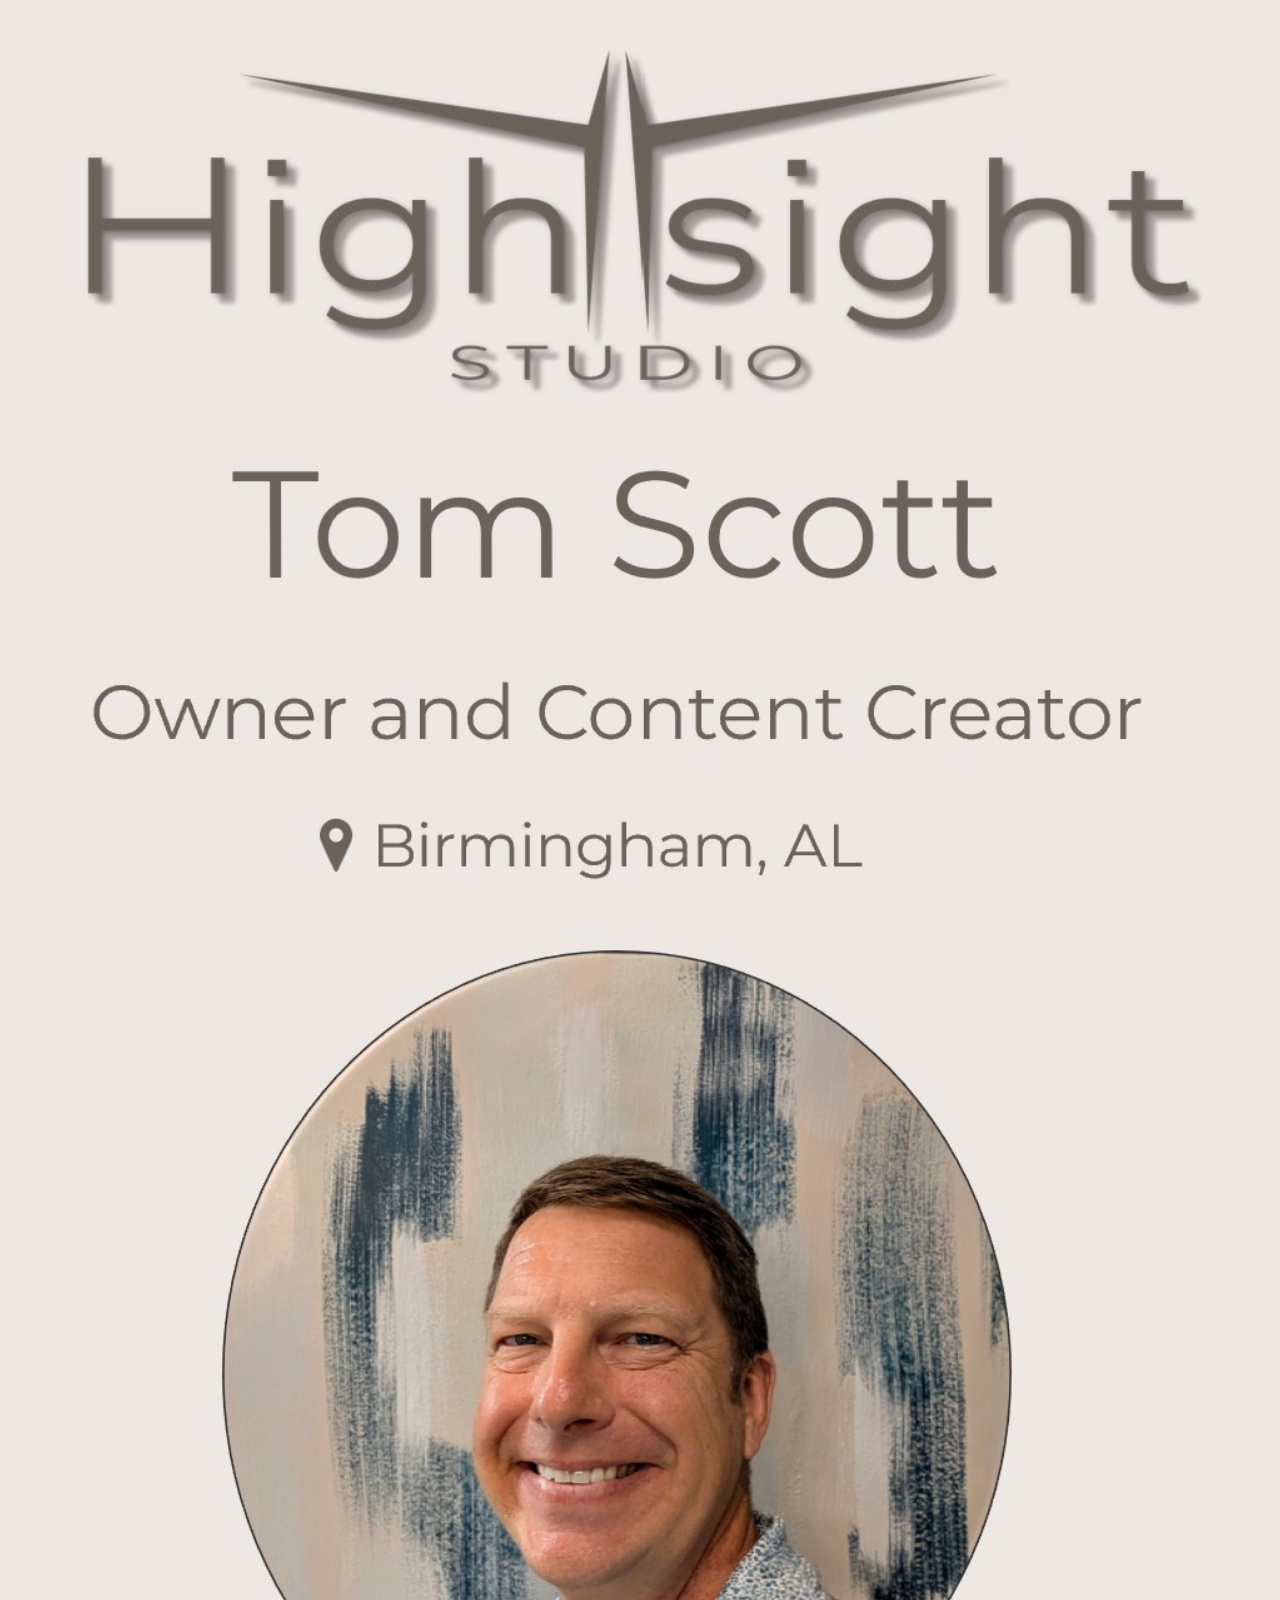
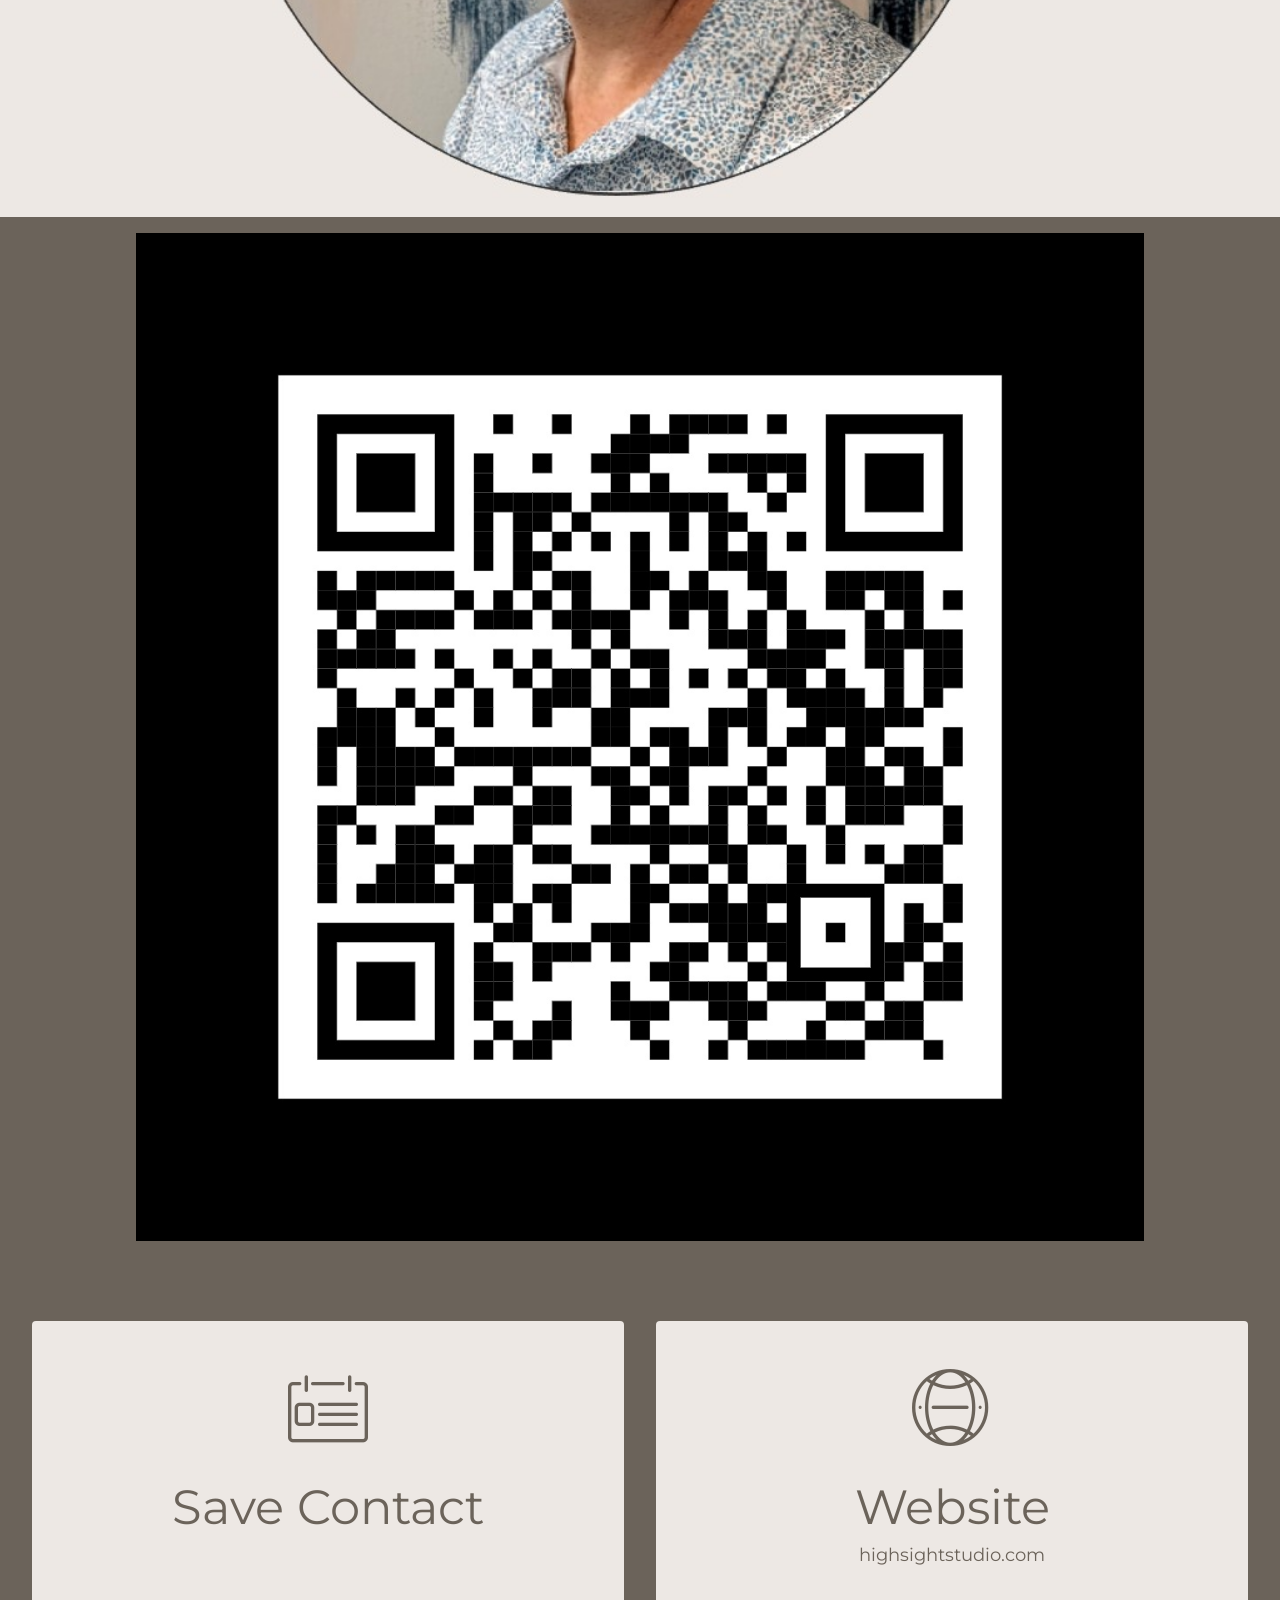
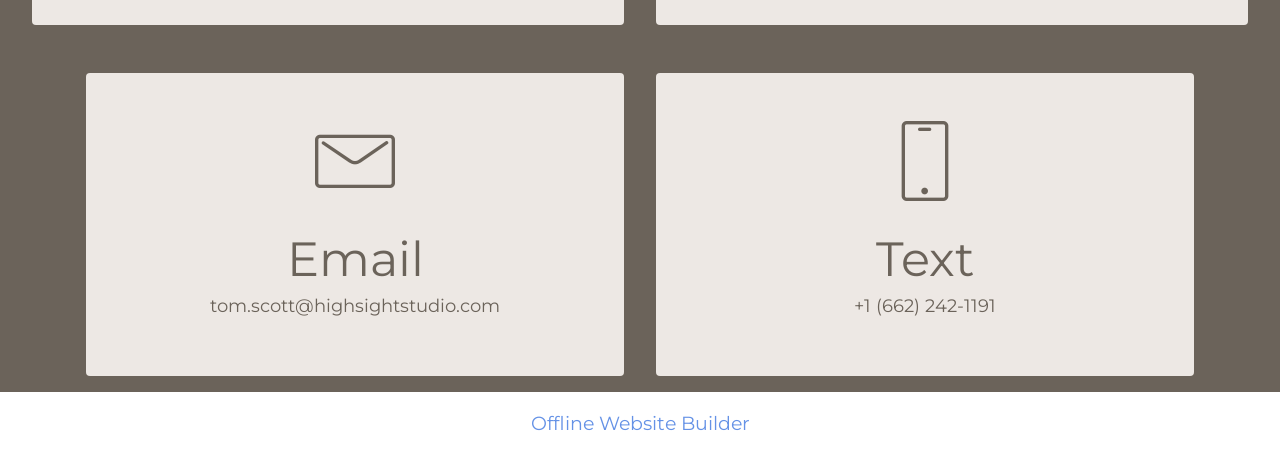
==== commit 9c8b58d1: "Change contact card link to download file" ====
--- a/index.html
+++ b/index.html
@@ -74,7 +74,7 @@
                 <div class="card-wrapper">
                     <div class="card-box align-center">
                         <div class="image-wrapper">
-                            <a href="https://raw.githubusercontent.com/highsightstudio/Highsight-Contact-Card/refs/heads/main/TomScott-HighSightStudio.vcf" target="_blank"><span class="mbr-iconfont mbri-contact-form" style="color: rgb(107, 99, 90); fill: rgb(107, 99, 90);"></span></a>
+                            <a href="TomScott-HighSightStudio.vcf" download="TomScott-HighSightStudio.vcf"><span class="mbr-iconfont mbri-contact-form" style="color: rgb(107, 99, 90); fill: rgb(107, 99, 90);"></span></a>
                         </div>
                         <h4 class="card-title mbr-fonts-style mb-2 display-2">
                             Save Contact</h4>
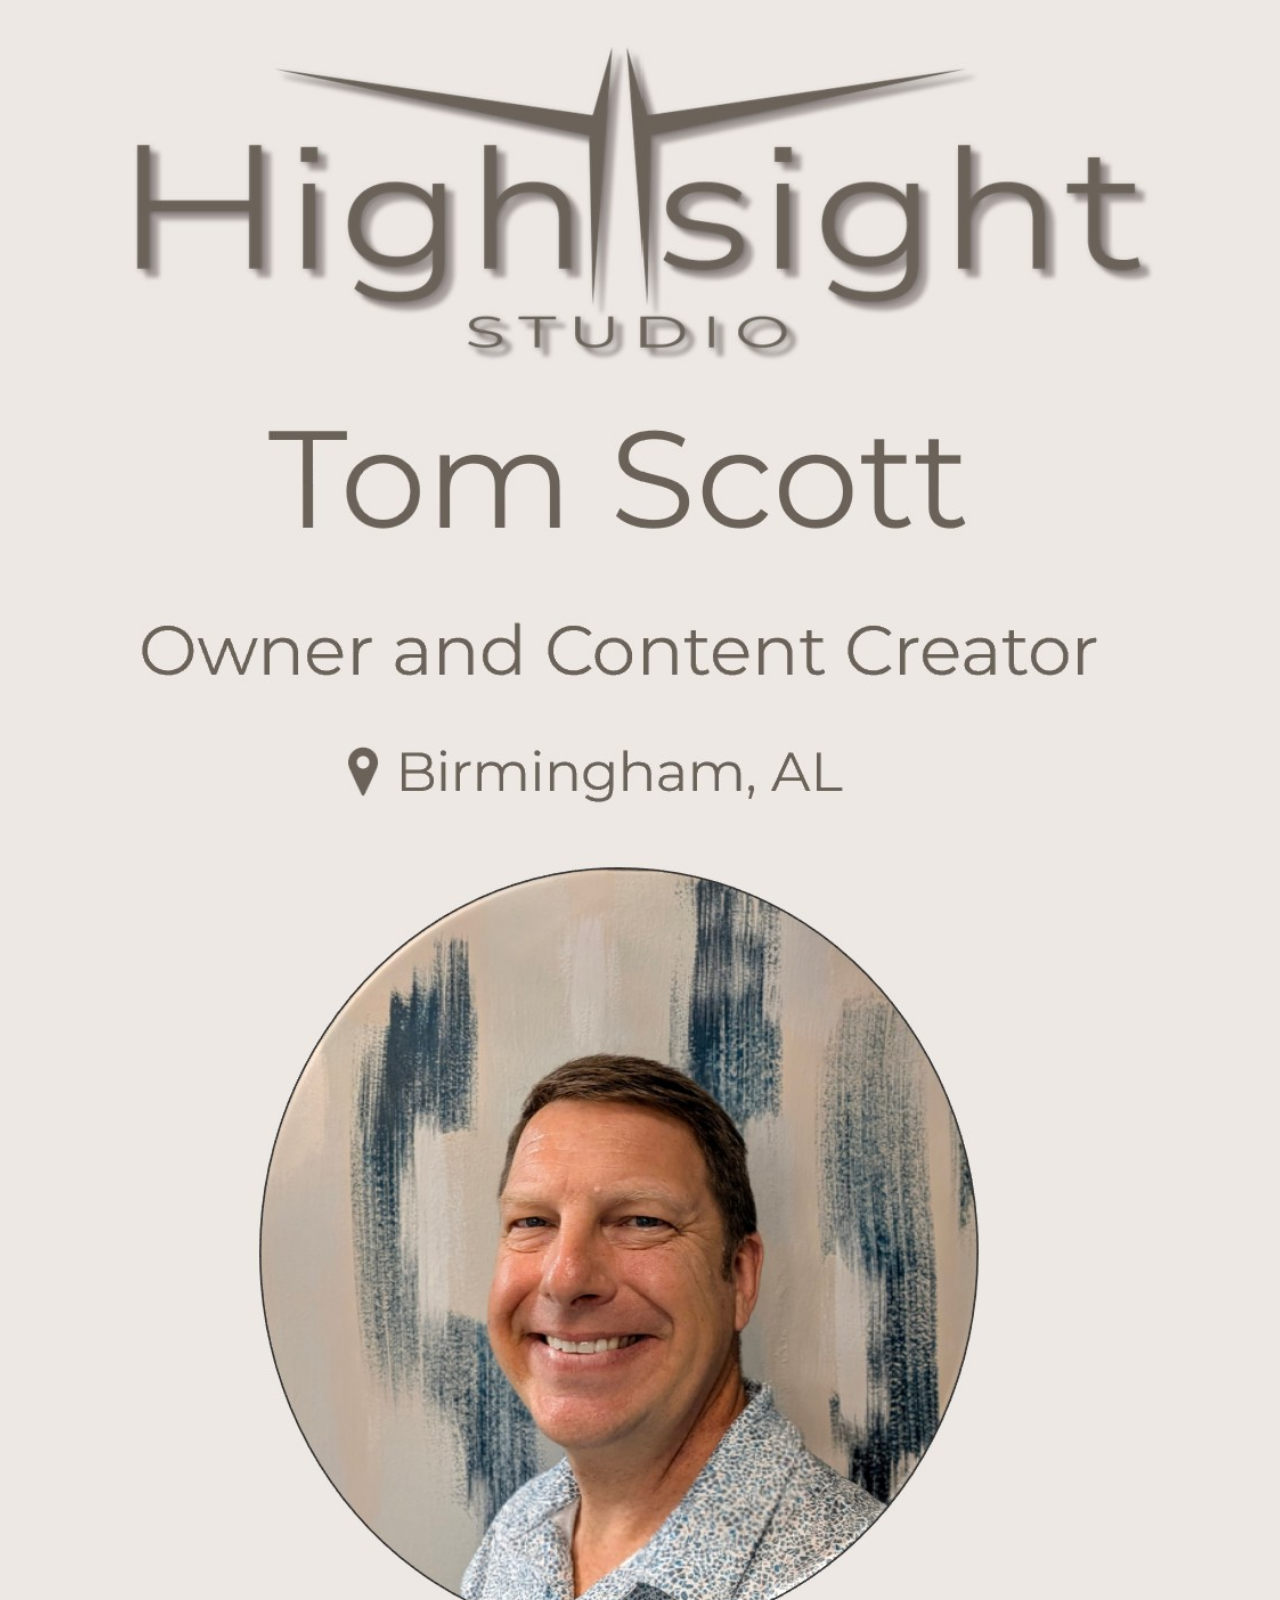
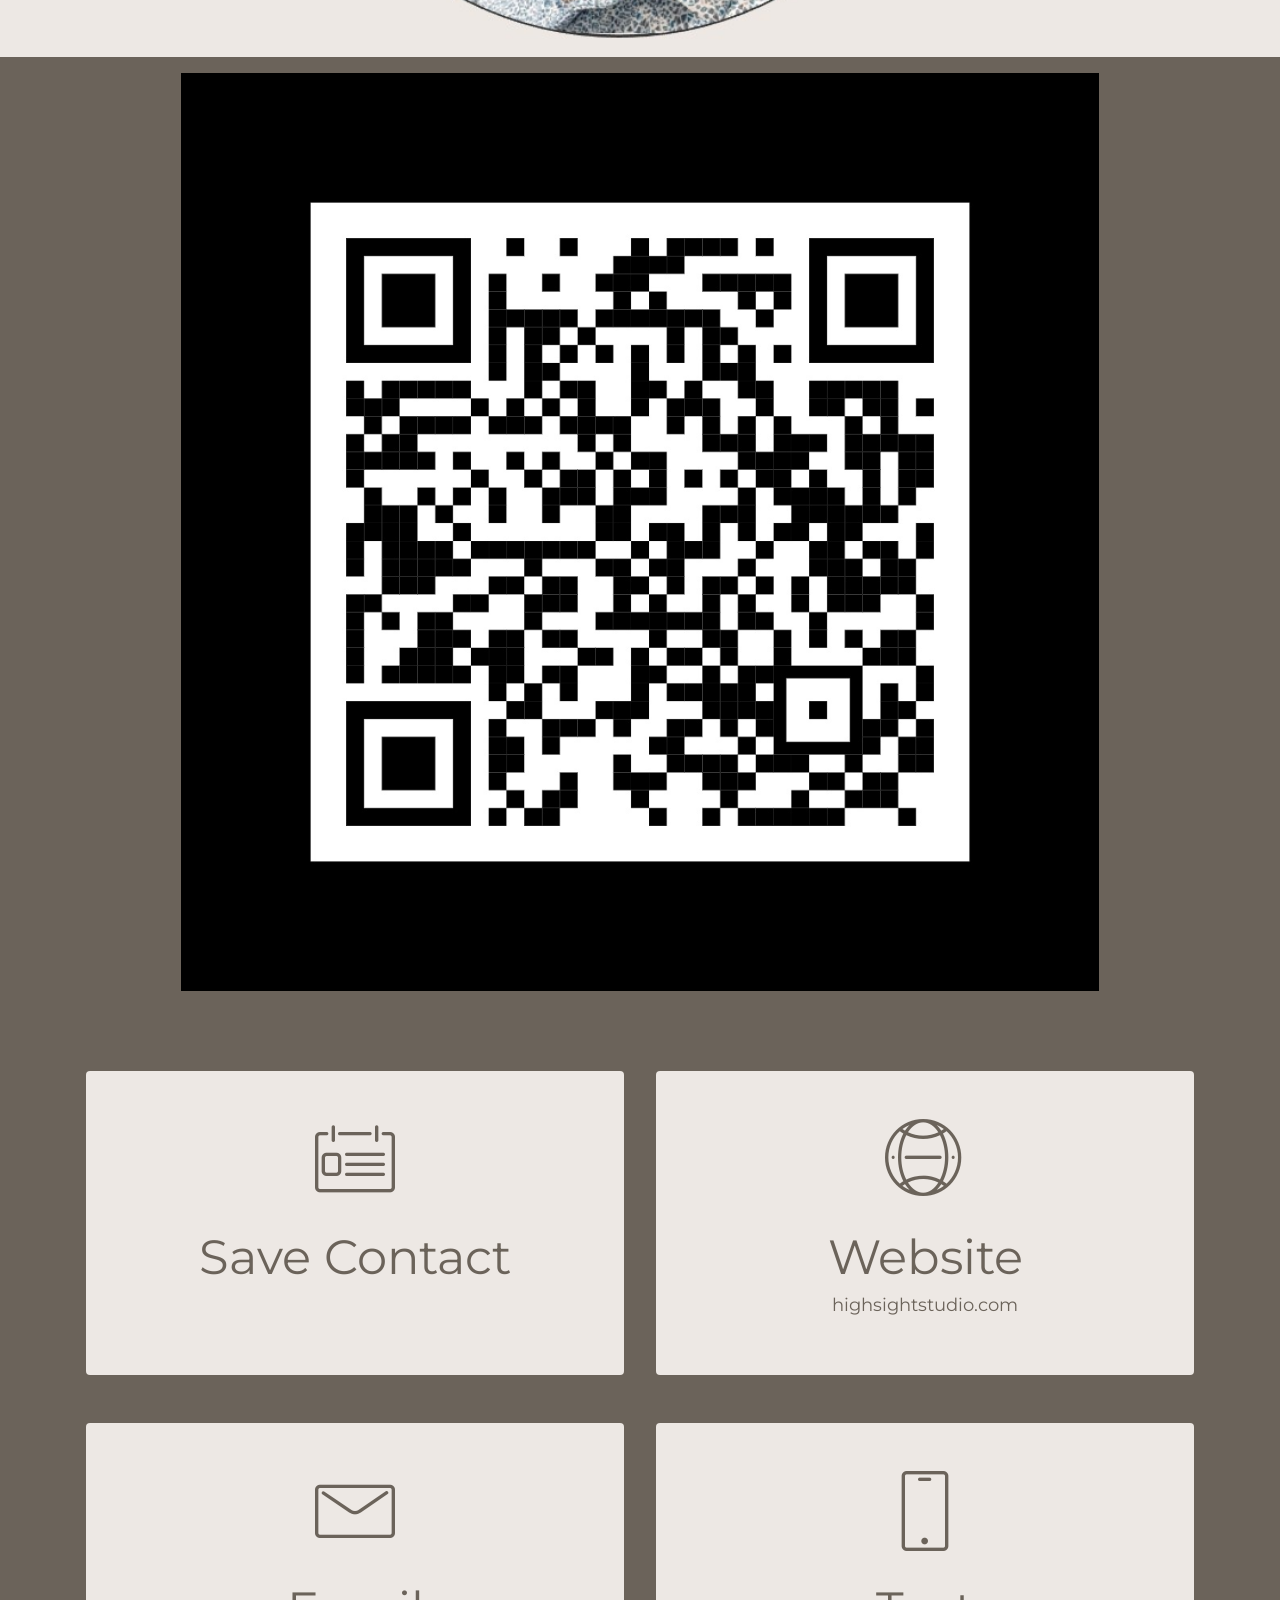
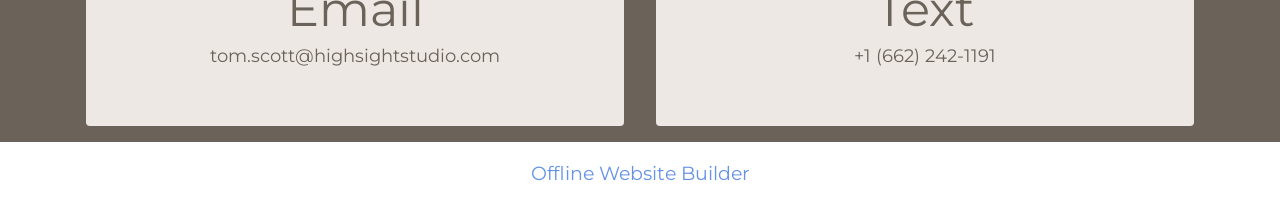
==== commit 66bf07f7: "Change container-fluid to container in index.html" ====
--- a/index.html
+++ b/index.html
@@ -31,7 +31,7 @@
     
     
 
-    <div class="container-fluid">
+    <div class="container">
         <div class="row justify-content-center">
             <div class="col-12 col-lg-12">
                 <div class="image-wrapper">
@@ -49,7 +49,7 @@
     
     
 
-    <div class="container-fluid">
+    <div class="container">
         <div class="row justify-content-center">
             <div class="col-12 col-lg-10">
                 <div class="image-wrapper">
@@ -67,7 +67,7 @@
 
     
     
-    <div class="container-fluid">
+    <div class="container">
         
         <div class="row justify-content-center mt-4">
             <div class="card col-12 col-lg-6">
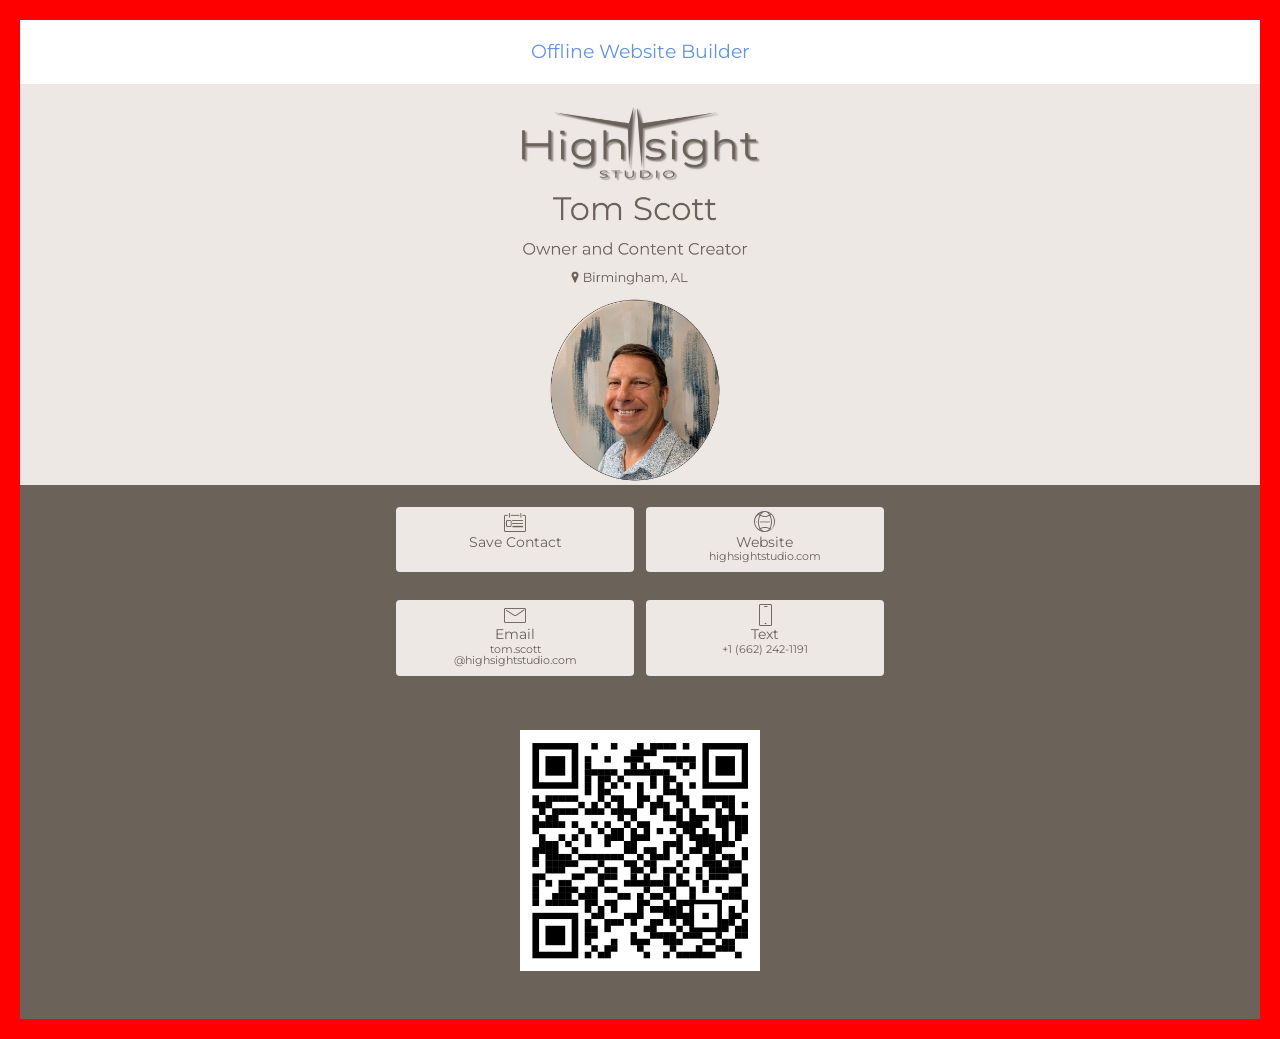
==== commit 2439bc74: "Update email format in index.html" ====
--- a/index.html
+++ b/index.html
@@ -53,7 +53,7 @@
         <div class="row justify-content-center">
             <div class="col-12 col-lg-10">
                 <div class="image-wrapper">
-                    <img src="assets/images/6.jpg" alt="Mobirise Website Builder">
+                    <img src="assets/images/6.jpg" class="qr-img" alt="Mobirise Website Builder">
                     
                 </div>
             </div>
@@ -119,7 +119,7 @@
                             Email
                         </h4>
                         <p class="mbr-text mbr-fonts-style mb-2 display-4">
-                            tom.scott@highsightstudio.com</p>
+                            tom.scott<br>@highsightstudio.com</p>
                         
                     </div>
                 </div>
--- a/assets/mobirise/css/mbr-additional.css
+++ b/assets/mobirise/css/mbr-additional.css
@@ -831,3 +831,115 @@
 .cid-vsfsnCJjam .mbr-text {
   color: #6b635a;
 }
+.qr-img {
+  max-width: 120px;
+  margin: 20px auto;
+  display: block;
+}
+/* ============================================================
+   REORDER SECTIONS (QR at bottom)
+   ============================================================ */
+body {
+  display: flex;
+  flex-direction: column;
+}
+
+#image3-3 { order: 1; }      /* Portrait */
+#contacts1-5 { order: 2; }   /* Save Contact + Website */
+#contacts1-6 { order: 3; }   /* Email + Text */
+#image3-7 { order: 4; }      /* QR */
+
+
+/* ============================================================
+   PORTRAIT BLOCK
+   ============================================================ */
+#image3-3 .image-wrapper img {
+  max-width: 260px !important;
+  margin: 0 auto !important;
+}
+
+
+/* ============================================================
+   QR BLOCK
+   ============================================================ */
+#image3-7 .qr-img {
+  max-width: 240px !important;
+  margin: 1rem auto !important;
+  display: block !important;
+}
+
+
+/* ============================================================
+   BUTTON BLOCKS — GLOBAL CARD SHAPE
+   ============================================================ */
+#contacts1-5 .card,
+#contacts1-6 .card {
+  background: #ede8e4 !important;
+  border-radius: 4px !important;
+}
+
+
+/* ============================================================
+   SHRINK BUTTON HEIGHT (more aggressive)
+   ============================================================ */
+
+/* Reduce padding inside each card */
+#contacts1-5 .card-wrapper,
+#contacts1-6 .card-wrapper {
+    padding: 0.25rem !important;   /* was 3rem → 0.4rem → now 0.25rem */
+}
+
+/* Reduce icon size */
+#contacts1-5 .mbr-iconfont,
+#contacts1-6 .mbr-iconfont {
+    font-size: 1.4rem !important;   /* was 5rem → 1.8rem → now 1.4rem */
+    margin-bottom: 0.15rem !important;
+}
+
+/* Reduce title size (display-2 override) */
+#contacts1-5 .card-title.display-2,
+#contacts1-6 .card-title.display-2 {
+    font-size: 0.85rem !important;   /* was 3rem → 0.95rem → now 0.85rem */
+    line-height: 1.0 !important;
+    margin-bottom: 0.1rem !important;
+}
+
+/* Reduce text size (display-4 override) */
+#contacts1-5 .mbr-text.display-4,
+#contacts1-6 .mbr-text.display-4 {
+    font-size: 0.7rem !important;    /* was 1.1rem → 0.75rem → now 0.7rem */
+    line-height: 1.0 !important;
+    margin-bottom: 0.1rem !important;
+}
+
+
+/* ============================================================
+   CENTER GAP BETWEEN BUTTON COLUMNS (stronger)
+   ============================================================ */
+#contacts1-5 .card,
+#contacts1-6 .card {
+    width: calc(50% - 0.75rem) !important;   /* increased gap */
+    margin: 0.35rem !important;              /* increased spacing */
+}
+
+
+/* ============================================================
+   MATCH BUTTON ROW WIDTH TO HEADER WIDTH
+   ============================================================ */
+#contacts1-5 .row,
+#contacts1-6 .row {
+    max-width: 500px !important;
+    margin: 0 auto !important;
+}
+
+
+/* ============================================================
+   REDUCE SPACE BETWEEN ROWS
+   ============================================================ */
+#contacts1-5 .card-wrapper,
+#contacts1-6 .card-wrapper {
+    margin-bottom: 0.3rem !important;
+}
+html, body {
+    border: 10px solid red !important;
+}
--- a/assets/mobirise/css/mbr-additional.css
+++ b/assets/mobirise/css/mbr-additional.css
@@ -831,3 +831,115 @@
 .cid-vsfsnCJjam .mbr-text {
   color: #6b635a;
 }
+.qr-img {
+  max-width: 120px;
+  margin: 20px auto;
+  display: block;
+}
+/* ============================================================
+   REORDER SECTIONS (QR at bottom)
+   ============================================================ */
+body {
+  display: flex;
+  flex-direction: column;
+}
+
+#image3-3 { order: 1; }      /* Portrait */
+#contacts1-5 { order: 2; }   /* Save Contact + Website */
+#contacts1-6 { order: 3; }   /* Email + Text */
+#image3-7 { order: 4; }      /* QR */
+
+
+/* ============================================================
+   PORTRAIT BLOCK
+   ============================================================ */
+#image3-3 .image-wrapper img {
+  max-width: 260px !important;
+  margin: 0 auto !important;
+}
+
+
+/* ============================================================
+   QR BLOCK
+   ============================================================ */
+#image3-7 .qr-img {
+  max-width: 240px !important;
+  margin: 1rem auto !important;
+  display: block !important;
+}
+
+
+/* ============================================================
+   BUTTON BLOCKS — GLOBAL CARD SHAPE
+   ============================================================ */
+#contacts1-5 .card,
+#contacts1-6 .card {
+  background: #ede8e4 !important;
+  border-radius: 4px !important;
+}
+
+
+/* ============================================================
+   SHRINK BUTTON HEIGHT (more aggressive)
+   ============================================================ */
+
+/* Reduce padding inside each card */
+#contacts1-5 .card-wrapper,
+#contacts1-6 .card-wrapper {
+    padding: 0.25rem !important;   /* was 3rem → 0.4rem → now 0.25rem */
+}
+
+/* Reduce icon size */
+#contacts1-5 .mbr-iconfont,
+#contacts1-6 .mbr-iconfont {
+    font-size: 1.4rem !important;   /* was 5rem → 1.8rem → now 1.4rem */
+    margin-bottom: 0.15rem !important;
+}
+
+/* Reduce title size (display-2 override) */
+#contacts1-5 .card-title.display-2,
+#contacts1-6 .card-title.display-2 {
+    font-size: 0.85rem !important;   /* was 3rem → 0.95rem → now 0.85rem */
+    line-height: 1.0 !important;
+    margin-bottom: 0.1rem !important;
+}
+
+/* Reduce text size (display-4 override) */
+#contacts1-5 .mbr-text.display-4,
+#contacts1-6 .mbr-text.display-4 {
+    font-size: 0.7rem !important;    /* was 1.1rem → 0.75rem → now 0.7rem */
+    line-height: 1.0 !important;
+    margin-bottom: 0.1rem !important;
+}
+
+
+/* ============================================================
+   CENTER GAP BETWEEN BUTTON COLUMNS (stronger)
+   ============================================================ */
+#contacts1-5 .card,
+#contacts1-6 .card {
+    width: calc(50% - 0.75rem) !important;   /* increased gap */
+    margin: 0.35rem !important;              /* increased spacing */
+}
+
+
+/* ============================================================
+   MATCH BUTTON ROW WIDTH TO HEADER WIDTH
+   ============================================================ */
+#contacts1-5 .row,
+#contacts1-6 .row {
+    max-width: 500px !important;
+    margin: 0 auto !important;
+}
+
+
+/* ============================================================
+   REDUCE SPACE BETWEEN ROWS
+   ============================================================ */
+#contacts1-5 .card-wrapper,
+#contacts1-6 .card-wrapper {
+    margin-bottom: 0.3rem !important;
+}
+html, body {
+    border: 10px solid red !important;
+}
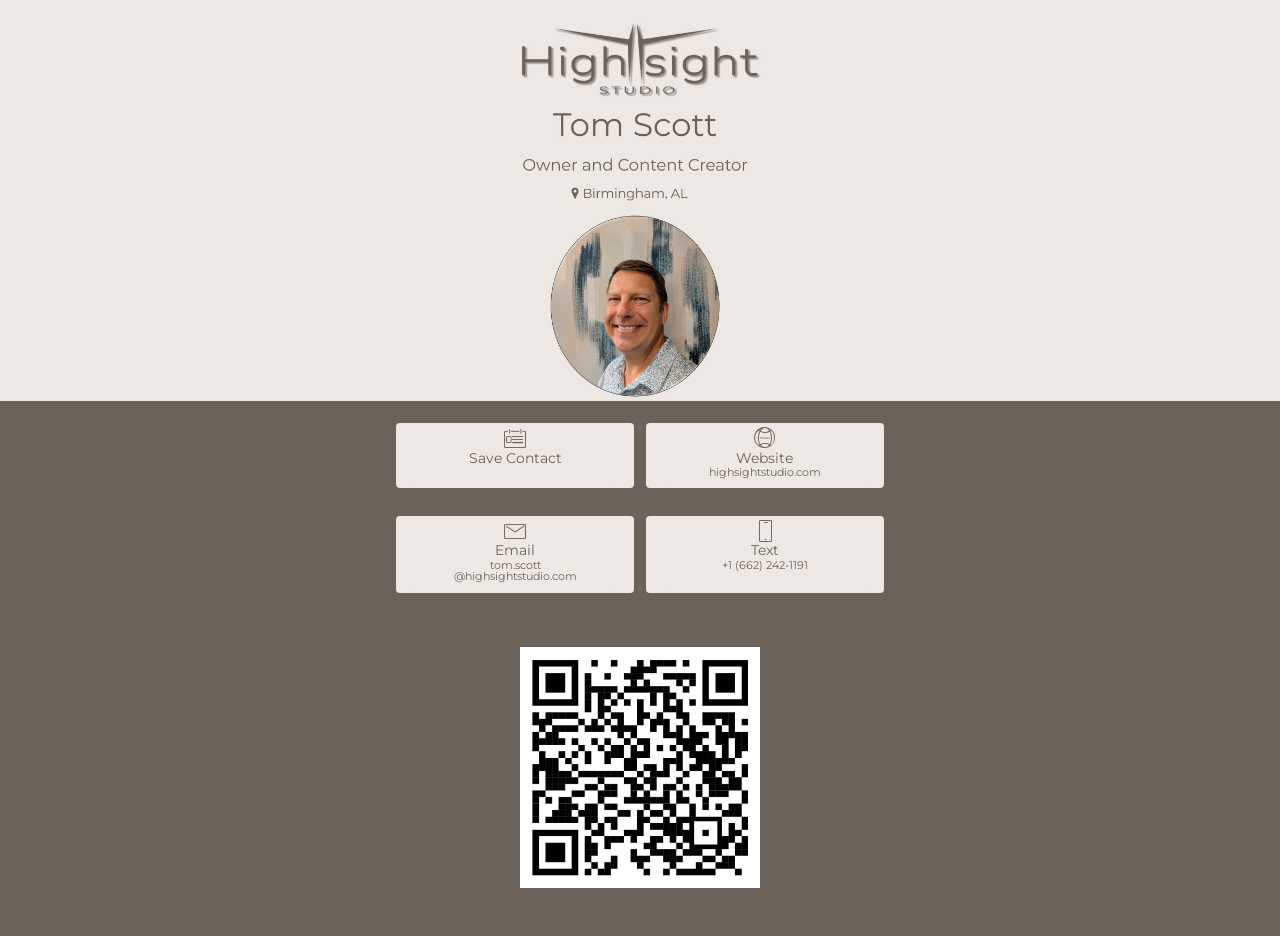
==== commit 1b095e82: "Fix HTML section closing tag and script inclusion" ====
--- a/index.html
+++ b/index.html
@@ -139,7 +139,7 @@
             </div>
         </div>
     </div>
-</section><section class="display-7" style="padding: 0;align-items: center;justify-content: center;flex-wrap: wrap;    align-content: center;display: flex;position: relative;height: 4rem;"><a href="https://mobiri.se/" style="flex: 1 1;height: 4rem;position: absolute;width: 100%;z-index: 1;"><img alt="" style="height: 4rem;" src="[data-uri]"></a><p style="margin: 0;text-align: center;" class="display-7">&#8204;</p><a style="z-index:1" href="https://mobirise.com/offline-website-builder.html">Offline Website Builder</a></section><script src="assets/bootstrap/js/bootstrap.bundle.min.js"></script>  <script src="assets/smoothscroll/smooth-scroll.js"></script>  <script src="assets/ytplayer/index.js"></script>  <script src="assets/theme/js/script.js"></script>  
+<script src="assets/bootstrap/js/bootstrap.bundle.min.js"></script>  <script src="assets/smoothscroll/smooth-scroll.js"></script>  <script src="assets/ytplayer/index.js"></script>  <script src="assets/theme/js/script.js"></script>  
   
   
 </body>
--- a/assets/mobirise/css/mbr-additional.css
+++ b/assets/mobirise/css/mbr-additional.css
@@ -940,6 +940,10 @@
 #contacts1-6 .card-wrapper {
     margin-bottom: 0.3rem !important;
 }
-html, body {
-    border: 10px solid red !important;
-}
+/* Keep email on two clean lines */
+#contacts1-6 .mbr-text.display-4 {
+    white-space: normal !important;
+    line-height: 1.05 !important;
+    text-align: center !important;
+}
+
--- a/assets/mobirise/css/mbr-additional.css
+++ b/assets/mobirise/css/mbr-additional.css
@@ -940,6 +940,10 @@
 #contacts1-6 .card-wrapper {
     margin-bottom: 0.3rem !important;
 }
-html, body {
-    border: 10px solid red !important;
-}
+/* Keep email on two clean lines */
+#contacts1-6 .mbr-text.display-4 {
+    white-space: normal !important;
+    line-height: 1.05 !important;
+    text-align: center !important;
+}
+
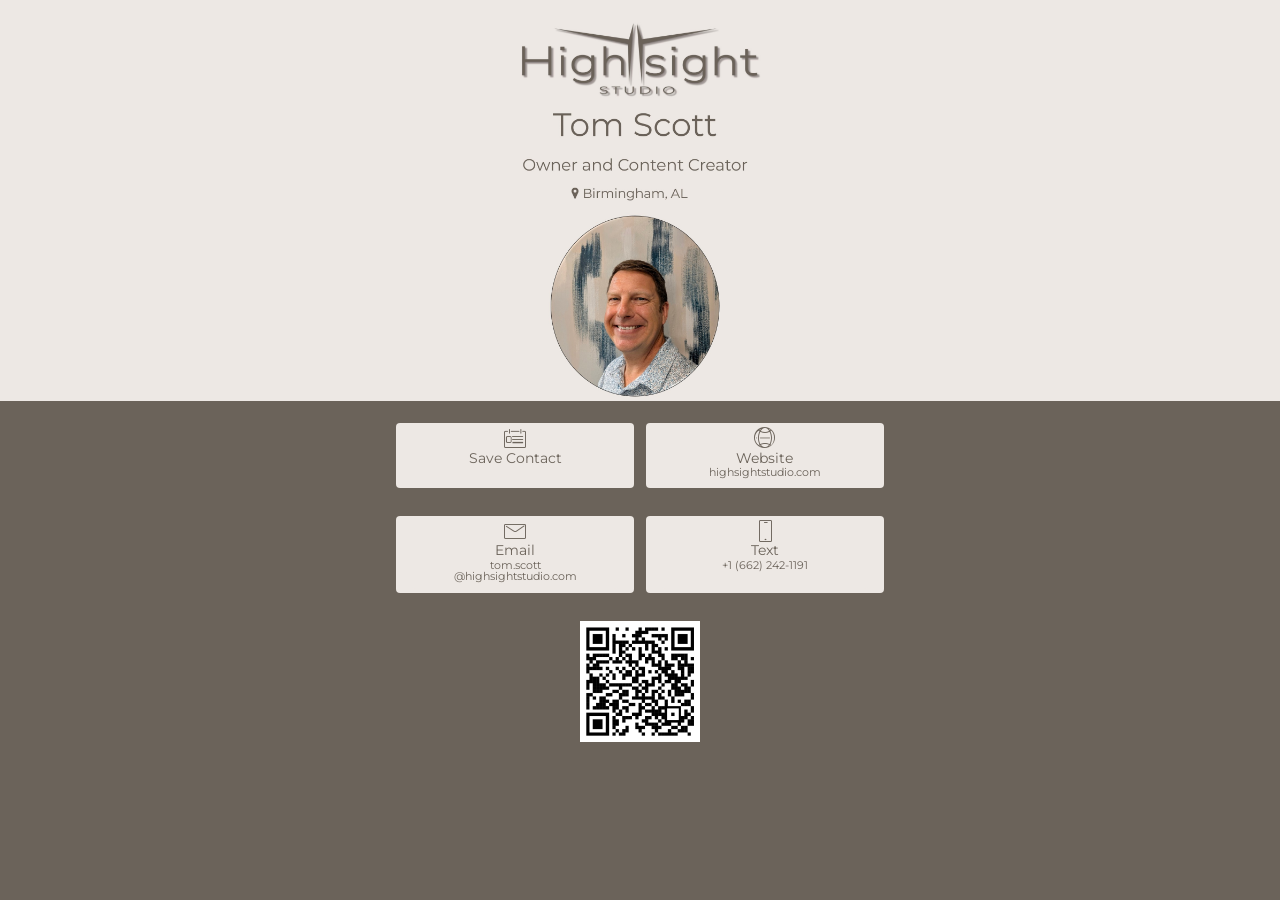
==== commit 5fde088b: "Add files via upload" ====
--- a/index.html
+++ b/index.html
@@ -19,7 +19,11 @@
   <noscript><link rel="stylesheet" href="https://fonts.googleapis.com/css?family=Montserrat:100,200,300,400,500,600,700,800,900,100i,200i,300i,400i,500i,600i,700i,800i,900i&display=swap"></noscript>
   <link rel="preload" as="style" href="assets/mobirise/css/mbr-additional.css?v=ZbeUxw"><link rel="stylesheet" href="assets/mobirise/css/mbr-additional.css?v=ZbeUxw" type="text/css">
 
-  
+  <style>
+  body {
+    background-color: #6B635A !important;
+  }
+</style>
   
   
 </head>
@@ -139,7 +143,11 @@
             </div>
         </div>
     </div>
-<script src="assets/bootstrap/js/bootstrap.bundle.min.js"></script>  <script src="assets/smoothscroll/smooth-scroll.js"></script>  <script src="assets/ytplayer/index.js"></script>  <script src="assets/theme/js/script.js"></script>  
+    </section>
+<script src="assets/bootstrap/js/bootstrap.bundle.min.js"></script>  
+<script src="assets/smoothscroll/smooth-scroll.js"></script>  
+<script src="assets/ytplayer/index.js"></script>  
+<script src="assets/theme/js/script.js"></script>  
   
   
 </body>
--- a/assets/mobirise/css/mbr-additional.css
+++ b/assets/mobirise/css/mbr-additional.css
@@ -831,17 +831,23 @@
 .cid-vsfsnCJjam .mbr-text {
   color: #6b635a;
 }
+/* ============================================================
+   QR IMAGE — FINAL SIZE + OVERRIDE
+   ============================================================ */
 .qr-img {
-  max-width: 120px;
-  margin: 20px auto;
-  display: block;
-}
+    width: 120px !important;
+    max-width: 120px !important;
+    height: auto !important;
+    margin: 20px auto !important;
+    display: block !important;
+}
+
 /* ============================================================
-   REORDER SECTIONS (QR at bottom)
+   REORDER SECTIONS (QR stays at bottom)
    ============================================================ */
 body {
-  display: flex;
-  flex-direction: column;
+    display: flex;
+    flex-direction: column;
 }
 
 #image3-3 { order: 1; }      /* Portrait */
@@ -849,79 +855,59 @@
 #contacts1-6 { order: 3; }   /* Email + Text */
 #image3-7 { order: 4; }      /* QR */
 
-
 /* ============================================================
    PORTRAIT BLOCK
    ============================================================ */
 #image3-3 .image-wrapper img {
-  max-width: 260px !important;
-  margin: 0 auto !important;
-}
-
-
-/* ============================================================
-   QR BLOCK
-   ============================================================ */
-#image3-7 .qr-img {
-  max-width: 240px !important;
-  margin: 1rem auto !important;
-  display: block !important;
-}
-
+    max-width: 260px !important;
+    margin: 0 auto !important;
+}
 
 /* ============================================================
    BUTTON BLOCKS — GLOBAL CARD SHAPE
    ============================================================ */
 #contacts1-5 .card,
 #contacts1-6 .card {
-  background: #ede8e4 !important;
-  border-radius: 4px !important;
-}
-
+    background: #ede8e4 !important;
+    border-radius: 4px !important;
+}
 
 /* ============================================================
    SHRINK BUTTON HEIGHT (more aggressive)
    ============================================================ */
-
-/* Reduce padding inside each card */
 #contacts1-5 .card-wrapper,
 #contacts1-6 .card-wrapper {
-    padding: 0.25rem !important;   /* was 3rem → 0.4rem → now 0.25rem */
-}
-
-/* Reduce icon size */
+    padding: 0.25rem !important;
+}
+
 #contacts1-5 .mbr-iconfont,
 #contacts1-6 .mbr-iconfont {
-    font-size: 1.4rem !important;   /* was 5rem → 1.8rem → now 1.4rem */
+    font-size: 1.4rem !important;
     margin-bottom: 0.15rem !important;
 }
 
-/* Reduce title size (display-2 override) */
 #contacts1-5 .card-title.display-2,
 #contacts1-6 .card-title.display-2 {
-    font-size: 0.85rem !important;   /* was 3rem → 0.95rem → now 0.85rem */
+    font-size: 0.85rem !important;
     line-height: 1.0 !important;
     margin-bottom: 0.1rem !important;
 }
 
-/* Reduce text size (display-4 override) */
 #contacts1-5 .mbr-text.display-4,
 #contacts1-6 .mbr-text.display-4 {
-    font-size: 0.7rem !important;    /* was 1.1rem → 0.75rem → now 0.7rem */
+    font-size: 0.7rem !important;
     line-height: 1.0 !important;
     margin-bottom: 0.1rem !important;
 }
 
-
 /* ============================================================
-   CENTER GAP BETWEEN BUTTON COLUMNS (stronger)
+   CENTER GAP BETWEEN BUTTON COLUMNS
    ============================================================ */
 #contacts1-5 .card,
 #contacts1-6 .card {
-    width: calc(50% - 0.75rem) !important;   /* increased gap */
-    margin: 0.35rem !important;              /* increased spacing */
-}
-
+    width: calc(50% - 0.75rem) !important;
+    margin: 0.35rem !important;
+}
 
 /* ============================================================
    MATCH BUTTON ROW WIDTH TO HEADER WIDTH
@@ -932,7 +918,6 @@
     margin: 0 auto !important;
 }
 
-
 /* ============================================================
    REDUCE SPACE BETWEEN ROWS
    ============================================================ */
@@ -940,10 +925,34 @@
 #contacts1-6 .card-wrapper {
     margin-bottom: 0.3rem !important;
 }
-/* Keep email on two clean lines */
+
+/* ============================================================
+   EMAIL — KEEP TWO CLEAN LINES
+   ============================================================ */
 #contacts1-6 .mbr-text.display-4 {
     white-space: normal !important;
     line-height: 1.05 !important;
     text-align: center !important;
 }
-
+/* Reduce space between buttons and QR */
+#image3-7 {
+    padding-top: 0.5rem !important;   /* was ~3rem */
+    margin-top: 0.5rem !important;    /* tighten gap */
+}
+
+.qr-img {
+    margin-top: 10px !important;      /* was 20px */
+}
+/* Remove ALL extra space above the QR section */
+#image3-7 {
+    padding-top: 0 !important;
+    padding-bottom: 0 !important;
+    margin-top: 0 !important;
+}
+
+/* Tighten QR image spacing */
+.qr-img {
+    margin-top: 6px !important;
+    margin-bottom: 6px !important;
+}
+
--- a/assets/mobirise/css/mbr-additional.css
+++ b/assets/mobirise/css/mbr-additional.css
@@ -831,17 +831,23 @@
 .cid-vsfsnCJjam .mbr-text {
   color: #6b635a;
 }
+/* ============================================================
+   QR IMAGE — FINAL SIZE + OVERRIDE
+   ============================================================ */
 .qr-img {
-  max-width: 120px;
-  margin: 20px auto;
-  display: block;
-}
+    width: 120px !important;
+    max-width: 120px !important;
+    height: auto !important;
+    margin: 20px auto !important;
+    display: block !important;
+}
+
 /* ============================================================
-   REORDER SECTIONS (QR at bottom)
+   REORDER SECTIONS (QR stays at bottom)
    ============================================================ */
 body {
-  display: flex;
-  flex-direction: column;
+    display: flex;
+    flex-direction: column;
 }
 
 #image3-3 { order: 1; }      /* Portrait */
@@ -849,79 +855,59 @@
 #contacts1-6 { order: 3; }   /* Email + Text */
 #image3-7 { order: 4; }      /* QR */
 
-
 /* ============================================================
    PORTRAIT BLOCK
    ============================================================ */
 #image3-3 .image-wrapper img {
-  max-width: 260px !important;
-  margin: 0 auto !important;
-}
-
-
-/* ============================================================
-   QR BLOCK
-   ============================================================ */
-#image3-7 .qr-img {
-  max-width: 240px !important;
-  margin: 1rem auto !important;
-  display: block !important;
-}
-
+    max-width: 260px !important;
+    margin: 0 auto !important;
+}
 
 /* ============================================================
    BUTTON BLOCKS — GLOBAL CARD SHAPE
    ============================================================ */
 #contacts1-5 .card,
 #contacts1-6 .card {
-  background: #ede8e4 !important;
-  border-radius: 4px !important;
-}
-
+    background: #ede8e4 !important;
+    border-radius: 4px !important;
+}
 
 /* ============================================================
    SHRINK BUTTON HEIGHT (more aggressive)
    ============================================================ */
-
-/* Reduce padding inside each card */
 #contacts1-5 .card-wrapper,
 #contacts1-6 .card-wrapper {
-    padding: 0.25rem !important;   /* was 3rem → 0.4rem → now 0.25rem */
-}
-
-/* Reduce icon size */
+    padding: 0.25rem !important;
+}
+
 #contacts1-5 .mbr-iconfont,
 #contacts1-6 .mbr-iconfont {
-    font-size: 1.4rem !important;   /* was 5rem → 1.8rem → now 1.4rem */
+    font-size: 1.4rem !important;
     margin-bottom: 0.15rem !important;
 }
 
-/* Reduce title size (display-2 override) */
 #contacts1-5 .card-title.display-2,
 #contacts1-6 .card-title.display-2 {
-    font-size: 0.85rem !important;   /* was 3rem → 0.95rem → now 0.85rem */
+    font-size: 0.85rem !important;
     line-height: 1.0 !important;
     margin-bottom: 0.1rem !important;
 }
 
-/* Reduce text size (display-4 override) */
 #contacts1-5 .mbr-text.display-4,
 #contacts1-6 .mbr-text.display-4 {
-    font-size: 0.7rem !important;    /* was 1.1rem → 0.75rem → now 0.7rem */
+    font-size: 0.7rem !important;
     line-height: 1.0 !important;
     margin-bottom: 0.1rem !important;
 }
 
-
 /* ============================================================
-   CENTER GAP BETWEEN BUTTON COLUMNS (stronger)
+   CENTER GAP BETWEEN BUTTON COLUMNS
    ============================================================ */
 #contacts1-5 .card,
 #contacts1-6 .card {
-    width: calc(50% - 0.75rem) !important;   /* increased gap */
-    margin: 0.35rem !important;              /* increased spacing */
-}
-
+    width: calc(50% - 0.75rem) !important;
+    margin: 0.35rem !important;
+}
 
 /* ============================================================
    MATCH BUTTON ROW WIDTH TO HEADER WIDTH
@@ -932,7 +918,6 @@
     margin: 0 auto !important;
 }
 
-
 /* ============================================================
    REDUCE SPACE BETWEEN ROWS
    ============================================================ */
@@ -940,10 +925,34 @@
 #contacts1-6 .card-wrapper {
     margin-bottom: 0.3rem !important;
 }
-/* Keep email on two clean lines */
+
+/* ============================================================
+   EMAIL — KEEP TWO CLEAN LINES
+   ============================================================ */
 #contacts1-6 .mbr-text.display-4 {
     white-space: normal !important;
     line-height: 1.05 !important;
     text-align: center !important;
 }
-
+/* Reduce space between buttons and QR */
+#image3-7 {
+    padding-top: 0.5rem !important;   /* was ~3rem */
+    margin-top: 0.5rem !important;    /* tighten gap */
+}
+
+.qr-img {
+    margin-top: 10px !important;      /* was 20px */
+}
+/* Remove ALL extra space above the QR section */
+#image3-7 {
+    padding-top: 0 !important;
+    padding-bottom: 0 !important;
+    margin-top: 0 !important;
+}
+
+/* Tighten QR image spacing */
+.qr-img {
+    margin-top: 6px !important;
+    margin-bottom: 6px !important;
+}
+
